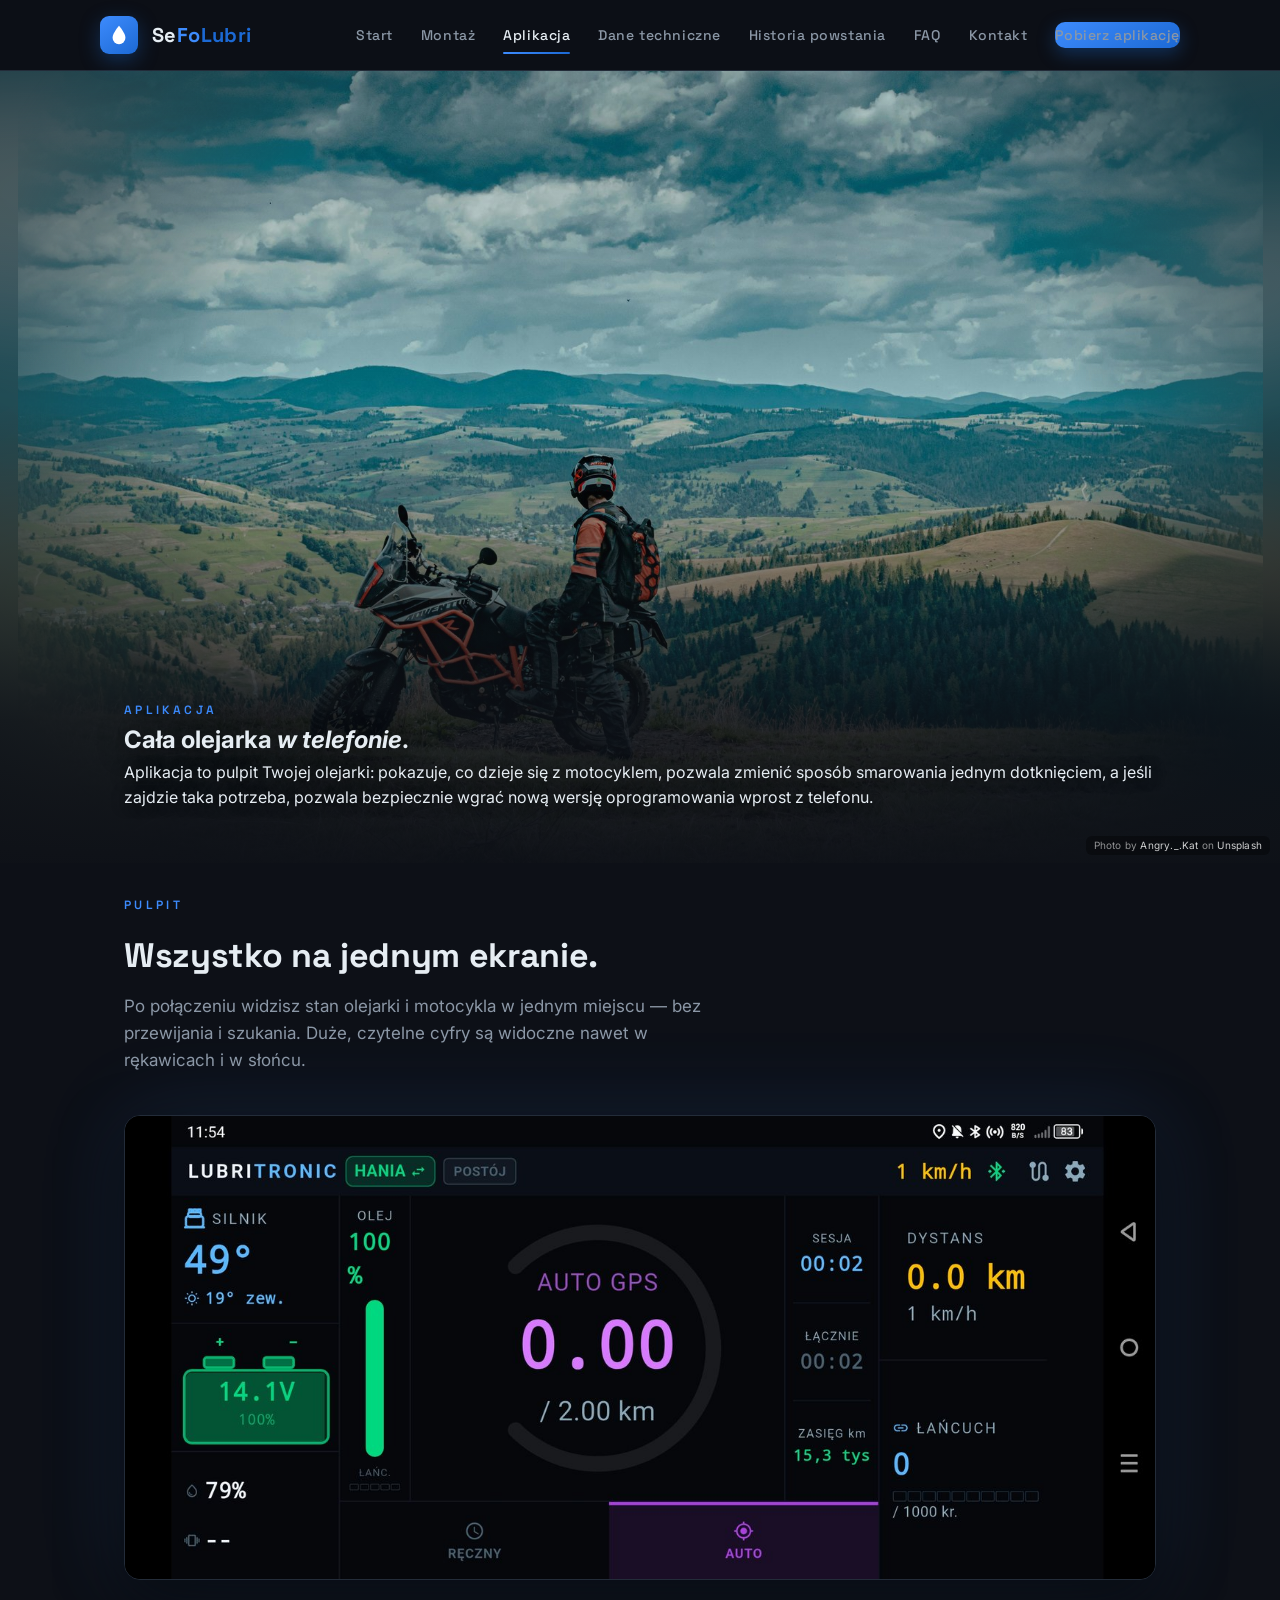
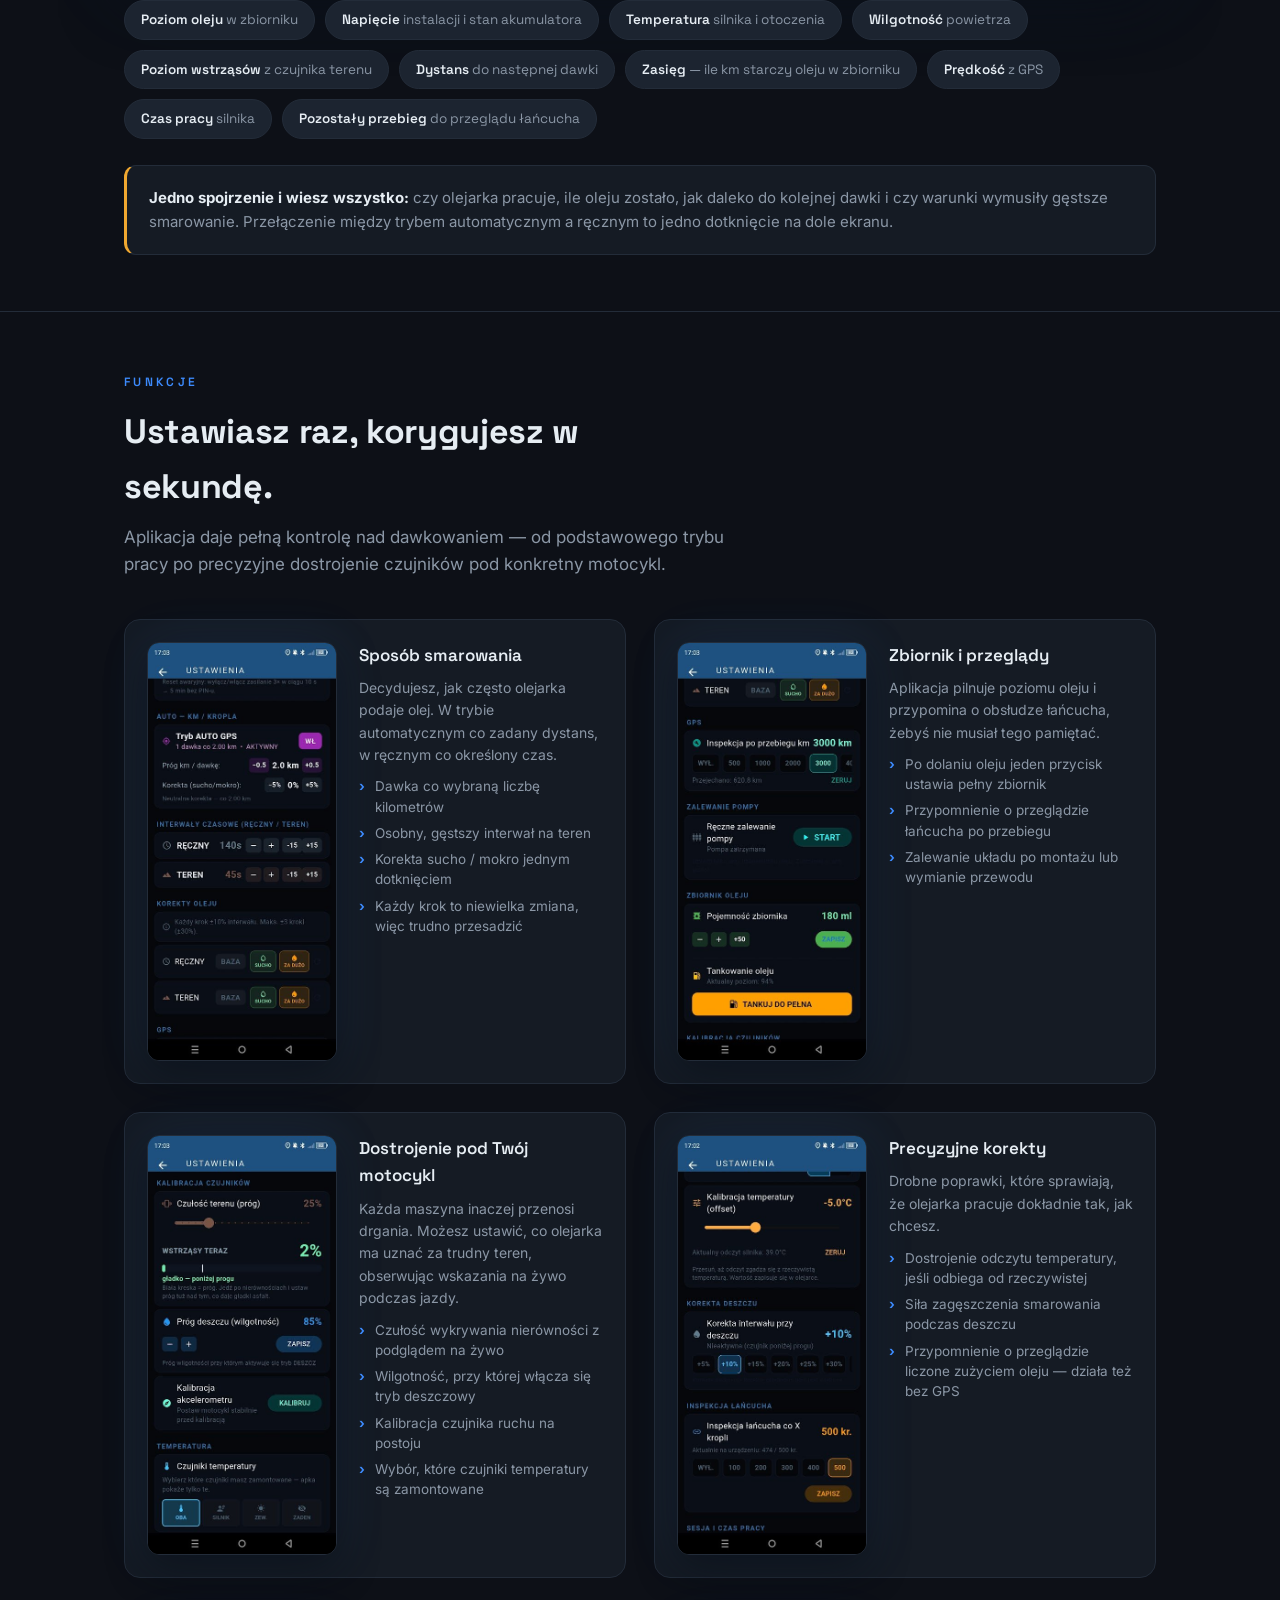
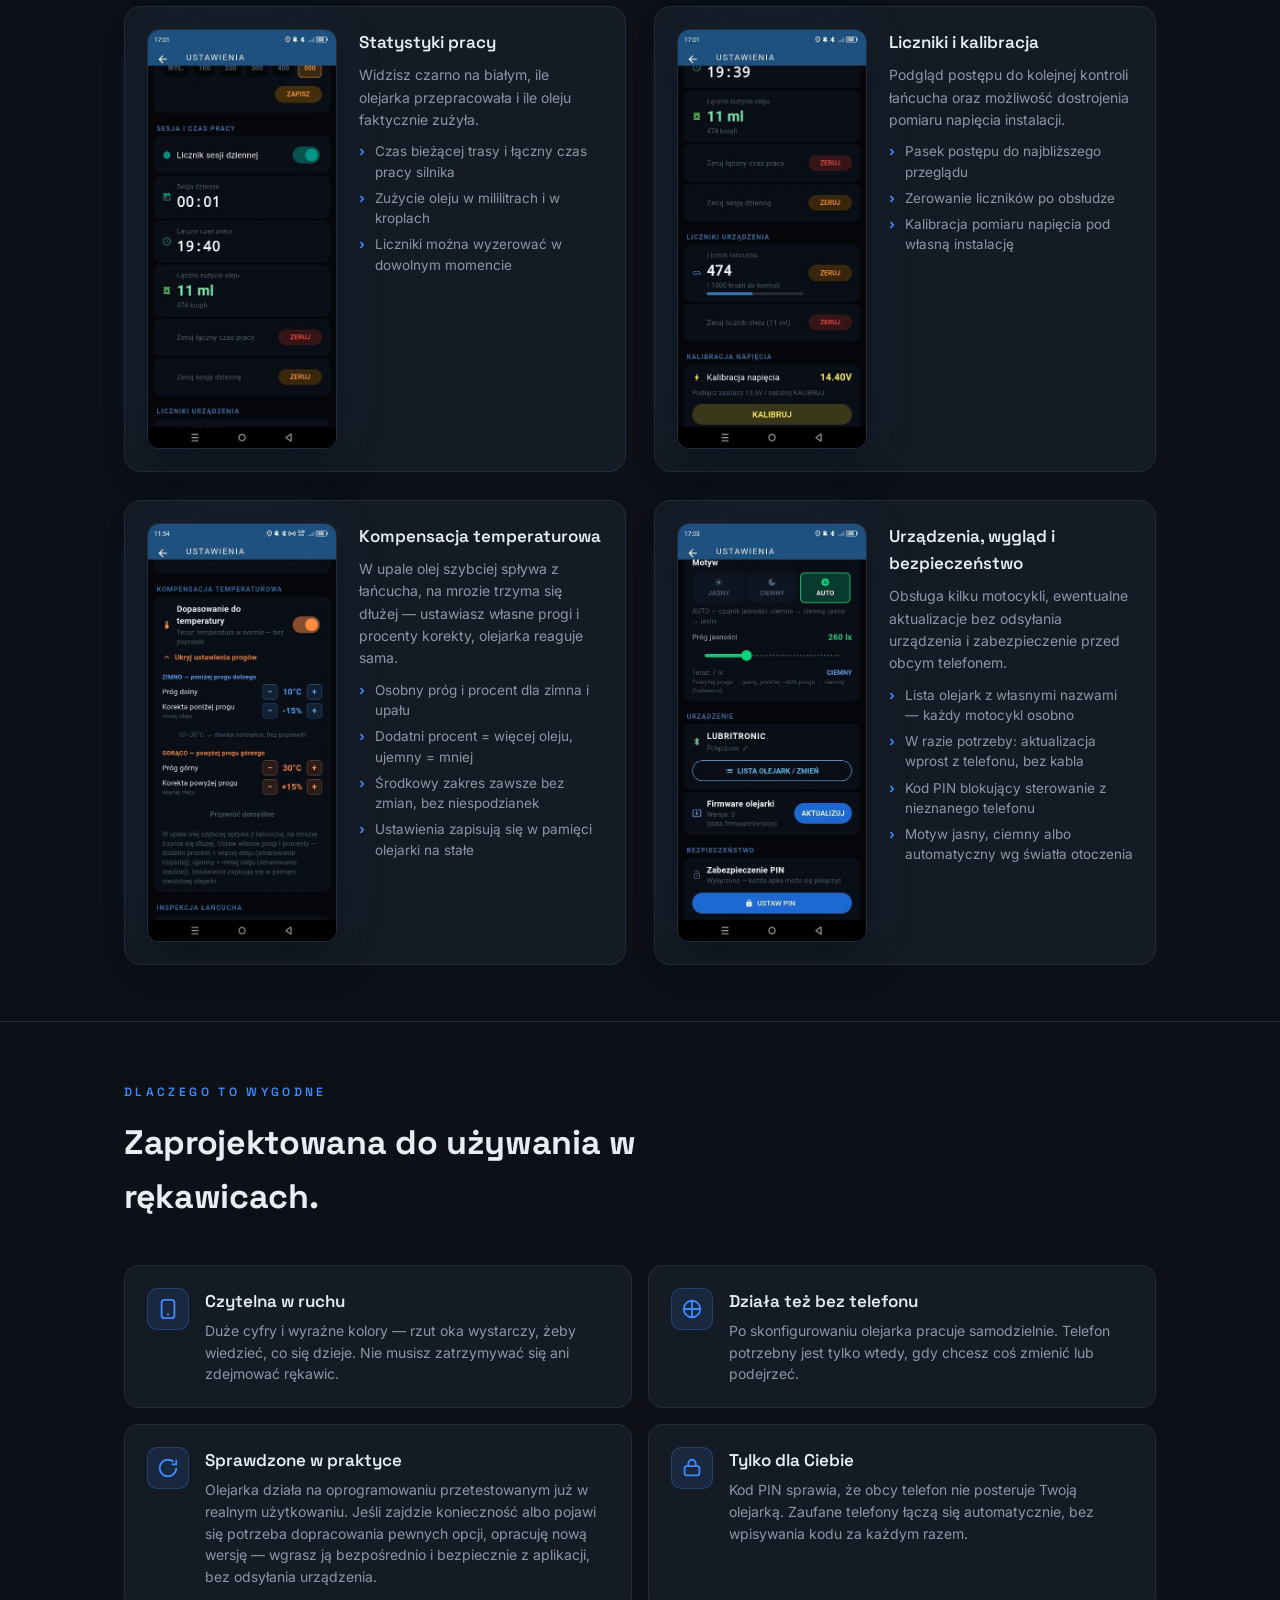
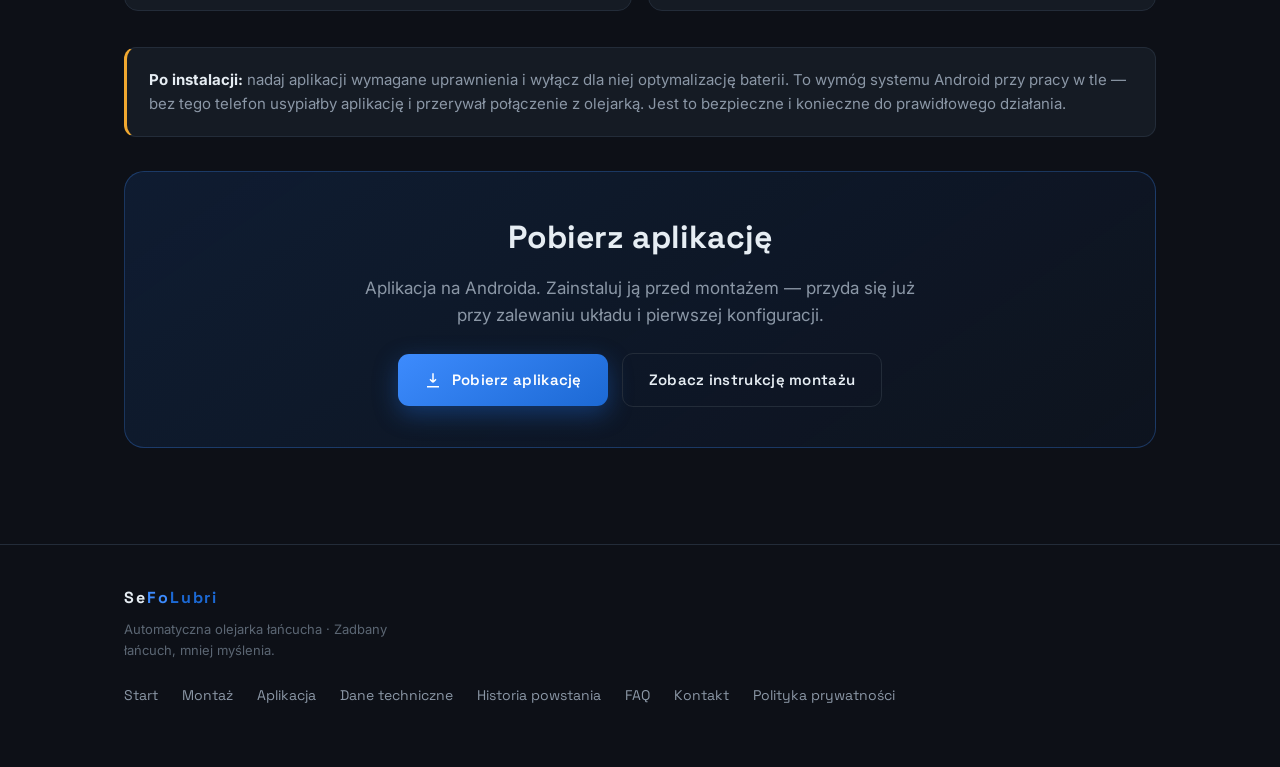
==== aplikacja.html @ e517570e "SeFoLubri strona - pierwsza wersja" ====
<!DOCTYPE html>
<html lang="pl">
<head>
<meta charset="UTF-8">
<meta name="viewport" content="width=device-width, initial-scale=1.0">
<title>Aplikacja — SeFoLubri</title>
<meta name="description" content="Co potrafi aplikacja SeFoLubri — pulpit, tryby smarowania, korekty w trasie i zabezpieczenia.">
<link rel="icon" type="image/svg+xml" href="favicon.svg">
<link rel="preconnect" href="https://fonts.googleapis.com">
<link rel="preconnect" href="https://fonts.gstatic.com" crossorigin>
<link href="https://fonts.googleapis.com/css2?family=Space+Grotesk:wght@400;500;600;700&family=Inter:wght@400;500;600&display=swap" rel="stylesheet">
<link rel="stylesheet" href="style.css">
</head>
<body>

<header>
  <div class="wrap nav">
    <a class="brand" href="index.html">
      <div class="brand-mark">
        <svg viewBox="0 0 24 24" fill="none"><path d="M12 2C12 2 5 10 5 15a7 7 0 0 0 14 0c0-5-7-13-7-13Z" fill="#fff"/></svg>
      </div>
      <div class="brand-name"><span style="color:var(--text)">Se</span><span style="color:var(--blue)">Fo</span><span style="color:var(--blue-deep)">Lubri</span></div>
    </a>
    <button class="nav-toggle" aria-label="Menu" onclick="document.getElementById('navlinks').classList.toggle('show')">
      <svg viewBox="0 0 24 24" fill="none" stroke-width="2"><path d="M4 6h16M4 12h16M4 18h16"/></svg>
    </button>
    <ul class="nav-links" id="navlinks">
      <li><a href="index.html">Start</a></li>
      <li><a href="montaz.html">Montaż</a></li>
      <li><a href="aplikacja.html" class="active">Aplikacja</a></li>
      <li><a href="dane.html">Dane techniczne</a></li>
      <li><a href="historia-powstania.html">Historia powstania</a></li>
      <li><a href="faq.html">FAQ</a></li>
      <li><a href="kontakt.html">Kontakt</a></li>
      <li><a href="https://drive.usercontent.google.com/download?id=1QvqHh__F5-ibLGWXdDCIIiWxTKz9BSBk&export=download&confirm=t" class="nav-cta">Pobierz aplikację</a></li>
    </ul>
  </div>
</header>

<section class="page-hero-vignette ph-apka ph-full">
  <div class="ph-bg-blur"></div>
  <div class="ph-bg"></div>
  <div class="ph-fade"></div>
  <div class="photo-credit">Photo by <a href="https://unsplash.com/@_ks_?utm_source=unsplash&utm_medium=referral" target="_blank" rel="noopener">Angry._.Kat</a> on <a href="https://unsplash.com/photos/man-in-black-jacket-riding-black-motorcycle-on-green-grass-field-during-daytime-or-RxppDRIk?utm_source=unsplash&utm_medium=referral" target="_blank" rel="noopener">Unsplash</a></div>
  <div class="wrap">
    <span class="mono-eyebrow">Aplikacja</span>
    <h1>Cała olejarka <em>w telefonie</em>.</h1>
    <p class="lead">Aplikacja to pulpit Twojej olejarki: pokazuje, co dzieje się z motocyklem, pozwala zmienić sposób smarowania jednym dotknięciem, a jeśli zajdzie taka potrzeba, pozwala bezpiecznie wgrać nową wersję oprogramowania wprost z telefonu.</p>
  </div>
</section>

<!-- PULPIT -->
<section class="section" style="border-top:0; padding-top:28px">
  <div class="wrap">
    <div class="section-head reveal">
      <span class="mono-eyebrow">Pulpit</span>
      <h2>Wszystko na jednym ekranie.</h2>
      <p>Po połączeniu widzisz stan olejarki i motocykla w jednym miejscu — bez przewijania i szukania. Duże, czytelne cyfry są widoczne nawet w rękawicach i w słońcu.</p>
    </div>

    <div class="shot-wide reveal">
      <img src="s-pulpit.jpg" alt="Pulpit aplikacji SeFoLubri — temperatura, napięcie, poziom oleju, tryb pracy">
    </div>

    <div class="pills">
      <span class="pill"><b>Poziom oleju</b> w zbiorniku</span>
      <span class="pill"><b>Napięcie</b> instalacji i stan akumulatora</span>
      <span class="pill"><b>Temperatura</b> silnika i otoczenia</span>
      <span class="pill"><b>Wilgotność</b> powietrza</span>
      <span class="pill"><b>Poziom wstrząsów</b> z czujnika terenu</span>
      <span class="pill"><b>Dystans</b> do następnej dawki</span>
      <span class="pill"><b>Zasięg</b> — ile km starczy oleju w zbiorniku</span>
      <span class="pill"><b>Prędkość</b> z GPS</span>
      <span class="pill"><b>Czas pracy</b> silnika</span>
      <span class="pill"><b>Pozostały przebieg</b> do przeglądu łańcucha</span>
    </div>

    <div class="note" style="margin-top:26px">
      <b>Jedno spojrzenie i wiesz wszystko:</b> czy olejarka pracuje, ile oleju zostało, jak daleko do kolejnej dawki i czy warunki wymusiły gęstsze smarowanie. Przełączenie między trybem automatycznym a ręcznym to jedno dotknięcie na dole ekranu.
    </div>
  </div>
</section>

<!-- FUNKCJE / ZRZUTY -->
<section class="section">
  <div class="wrap">
    <div class="section-head reveal">
      <span class="mono-eyebrow">Funkcje</span>
      <h2>Ustawiasz raz, korygujesz w sekundę.</h2>
      <p>Aplikacja daje pełną kontrolę nad dawkowaniem — od podstawowego trybu pracy po precyzyjne dostrojenie czujników pod konkretny motocykl.</p>
    </div>

    <div class="shots">

      <div class="shot-row reveal">
        <div class="shot-phone"><img src="s2-dawka.jpg" alt="Ustawienia dawkowania i korekt sucho/mokro"></div>
        <div class="shot-txt">
          <h3>Sposób smarowania</h3>
          <p>Decydujesz, jak często olejarka podaje olej. W trybie automatycznym co zadany dystans, w ręcznym co określony czas.</p>
          <ul>
            <li>Dawka co wybraną liczbę kilometrów</li>
            <li>Osobny, gęstszy interwał na teren</li>
            <li>Korekta sucho / mokro jednym dotknięciem</li>
            <li>Każdy krok to niewielka zmiana, więc trudno przesadzić</li>
          </ul>
        </div>
      </div>

      <div class="shot-row reveal">
        <div class="shot-phone"><img src="s3-zbiornik.jpg" alt="Zbiornik oleju, tankowanie i przypomnienie o przeglądzie"></div>
        <div class="shot-txt">
          <h3>Zbiornik i przeglądy</h3>
          <p>Aplikacja pilnuje poziomu oleju i przypomina o obsłudze łańcucha, żebyś nie musiał tego pamiętać.</p>
          <ul>
            <li>Po dolaniu oleju jeden przycisk ustawia pełny zbiornik</li>
            <li>Przypomnienie o przeglądzie łańcucha po przebiegu</li>
            <li>Zalewanie układu po montażu lub wymianie przewodu</li>
          </ul>
        </div>
      </div>

      <div class="shot-row reveal">
        <div class="shot-phone"><img src="s4-czujniki.jpg" alt="Kalibracja czujników — czułość terenu i próg deszczu"></div>
        <div class="shot-txt">
          <h3>Dostrojenie pod Twój motocykl</h3>
          <p>Każda maszyna inaczej przenosi drgania. Możesz ustawić, co olejarka ma uznać za trudny teren, obserwując wskazania na żywo podczas jazdy.</p>
          <ul>
            <li>Czułość wykrywania nierówności z podglądem na żywo</li>
            <li>Wilgotność, przy której włącza się tryb deszczowy</li>
            <li>Kalibracja czujnika ruchu na postoju</li>
            <li>Wybór, które czujniki temperatury są zamontowane</li>
          </ul>
        </div>
      </div>

      <div class="shot-row reveal">
        <div class="shot-phone"><img src="s5-korekty.jpg" alt="Korekta temperatury, deszczu i przypomnienie po kroplach"></div>
        <div class="shot-txt">
          <h3>Precyzyjne korekty</h3>
          <p>Drobne poprawki, które sprawiają, że olejarka pracuje dokładnie tak, jak chcesz.</p>
          <ul>
            <li>Dostrojenie odczytu temperatury, jeśli odbiega od rzeczywistej</li>
            <li>Siła zagęszczenia smarowania podczas deszczu</li>
            <li>Przypomnienie o przeglądzie liczone zużyciem oleju — działa też bez GPS</li>
          </ul>
        </div>
      </div>

      <div class="shot-row reveal">
        <div class="shot-phone"><img src="s6-statystyki.jpg" alt="Statystyki — czas pracy i zużycie oleju"></div>
        <div class="shot-txt">
          <h3>Statystyki pracy</h3>
          <p>Widzisz czarno na białym, ile olejarka przepracowała i ile oleju faktycznie zużyła.</p>
          <ul>
            <li>Czas bieżącej trasy i łączny czas pracy silnika</li>
            <li>Zużycie oleju w mililitrach i w kroplach</li>
            <li>Liczniki można wyzerować w dowolnym momencie</li>
          </ul>
        </div>
      </div>

      <div class="shot-row reveal">
        <div class="shot-phone"><img src="s7-liczniki.jpg" alt="Liczniki urządzenia i kalibracja napięcia"></div>
        <div class="shot-txt">
          <h3>Liczniki i kalibracja</h3>
          <p>Podgląd postępu do kolejnej kontroli łańcucha oraz możliwość dostrojenia pomiaru napięcia instalacji.</p>
          <ul>
            <li>Pasek postępu do najbliższego przeglądu</li>
            <li>Zerowanie liczników po obsłudze</li>
            <li>Kalibracja pomiaru napięcia pod własną instalację</li>
          </ul>
        </div>
      </div>

      <div class="shot-row reveal">
        <div class="shot-phone"><img src="s8-kompensacja.jpg" alt="Kompensacja temperaturowa — własne progi i procenty korekty dawki"></div>
        <div class="shot-txt">
          <h3>Kompensacja temperaturowa</h3>
          <p>W upale olej szybciej spływa z łańcucha, na mrozie trzyma się dłużej — ustawiasz własne progi i procenty korekty, olejarka reaguje sama.</p>
          <ul>
            <li>Osobny próg i procent dla zimna i upału</li>
            <li>Dodatni procent = więcej oleju, ujemny = mniej</li>
            <li>Środkowy zakres zawsze bez zmian, bez niespodzianek</li>
            <li>Ustawienia zapisują się w pamięci olejarki na stałe</li>
          </ul>
        </div>
      </div>

      <div class="shot-row reveal">
        <div class="shot-phone"><img src="s1-motyw.jpg" alt="Motyw aplikacji, lista olejark, aktualizacja firmware i PIN"></div>
        <div class="shot-txt">
          <h3>Urządzenia, wygląd i bezpieczeństwo</h3>
          <p>Obsługa kilku motocykli, ewentualne aktualizacje bez odsyłania urządzenia i zabezpieczenie przed obcym telefonem.</p>
          <ul>
            <li>Lista olejark z własnymi nazwami — każdy motocykl osobno</li>
            <li>W razie potrzeby: aktualizacja wprost z telefonu, bez kabla</li>
            <li>Kod PIN blokujący sterowanie z nieznanego telefonu</li>
            <li>Motyw jasny, ciemny albo automatyczny wg światła otoczenia</li>
          </ul>
        </div>
      </div>

    </div>
  </div>
</section>

<!-- ZALETY -->
<section class="section">
  <div class="wrap">
    <div class="section-head reveal">
      <span class="mono-eyebrow">Dlaczego to wygodne</span>
      <h2>Zaprojektowana do używania w rękawicach.</h2>
    </div>
    <div class="benefits">
      <div class="benefit reveal">
        <div class="b-ico"><svg viewBox="0 0 24 24" fill="none" stroke-width="2"><rect x="5" y="2" width="14" height="20" rx="3"/><path d="M11 18h2"/></svg></div>
        <div><h3>Czytelna w ruchu</h3><p>Duże cyfry i wyraźne kolory — rzut oka wystarczy, żeby wiedzieć, co się dzieje. Nie musisz zatrzymywać się ani zdejmować rękawic.</p></div>
      </div>
      <div class="benefit reveal">
        <div class="b-ico"><svg viewBox="0 0 24 24" fill="none" stroke-width="2"><path d="M12 3v18M3 12h18"/><circle cx="12" cy="12" r="9"/></svg></div>
        <div><h3>Działa też bez telefonu</h3><p>Po skonfigurowaniu olejarka pracuje samodzielnie. Telefon potrzebny jest tylko wtedy, gdy chcesz coś zmienić lub podejrzeć.</p></div>
      </div>
      <div class="benefit reveal">
        <div class="b-ico"><svg viewBox="0 0 24 24" fill="none" stroke-width="2"><path d="M21 12a9 9 0 1 1-3-6.7"/><path d="M21 3v5h-5"/></svg></div>
        <div><h3>Sprawdzone w praktyce</h3><p>Olejarka działa na oprogramowaniu przetestowanym już w realnym użytkowaniu. Jeśli zajdzie konieczność albo pojawi się potrzeba dopracowania pewnych opcji, opracuję nową wersję — wgrasz ją bezpośrednio i bezpiecznie z aplikacji, bez odsyłania urządzenia.</p></div>
      </div>
      <div class="benefit reveal">
        <div class="b-ico"><svg viewBox="0 0 24 24" fill="none" stroke-width="2"><rect x="4" y="10" width="16" height="10" rx="2"/><path d="M8 10V7a4 4 0 0 1 8 0v3"/></svg></div>
        <div><h3>Tylko dla Ciebie</h3><p>Kod PIN sprawia, że obcy telefon nie posteruje Twoją olejarką. Zaufane telefony łączą się automatycznie, bez wpisywania kodu za każdym razem.</p></div>
      </div>
    </div>

    <div class="note" style="border-left-color:var(--amber)">
      <b>Po instalacji:</b> nadaj aplikacji wymagane uprawnienia i wyłącz dla niej optymalizację baterii. To wymóg systemu Android przy pracy w tle — bez tego telefon usypiałby aplikację i przerywał połączenie z olejarką. Jest to bezpieczne i konieczne do prawidłowego działania.
    </div>

    <div class="buy-band reveal" style="margin-top:34px">
      <h2>Pobierz aplikację</h2>
      <p>Aplikacja na Androida. Zainstaluj ją przed montażem — przyda się już przy zalewaniu układu i pierwszej konfiguracji.</p>
      <div class="cta-row">
        <a class="btn btn-primary" href="https://drive.usercontent.google.com/download?id=1QvqHh__F5-ibLGWXdDCIIiWxTKz9BSBk&export=download&confirm=t">
          <svg viewBox="0 0 24 24" width="18" height="18" fill="none" stroke="#fff" stroke-width="2"><path d="M12 3v12m0 0 4-4m-4 4-4-4M4 21h16"/></svg>
          Pobierz aplikację
        </a>
        <a class="btn btn-ghost" href="montaz.html">Zobacz instrukcję montażu</a>
      </div>
    </div>
  </div>
</section>

<footer>
  <div class="wrap">
    <div class="foot-row">
      <div class="foot-col">
        <div class="foot-brand"><span style="color:var(--text)">Se</span><span style="color:var(--blue)">Fo</span><span style="color:var(--blue-deep)">Lubri</span></div>
        <p>Automatyczna olejarka łańcucha · Zadbany łańcuch, mniej myślenia.</p>
      </div>
      <nav class="foot-nav">
        <a href="index.html">Start</a>
        <a href="montaz.html">Montaż</a>
        <a href="aplikacja.html">Aplikacja</a>
        <a href="dane.html">Dane techniczne</a>
        <a href="historia-powstania.html">Historia powstania</a>
        <a href="faq.html">FAQ</a>
        <a href="kontakt.html">Kontakt</a>
        <a href="polityka-prywatnosci.html">Polityka prywatności</a>
      </nav>
    </div>
  </div>
</footer>

<script>
  const io = new IntersectionObserver((entries)=>{
    entries.forEach(e=>{ if(e.isIntersecting){ e.target.classList.add('in'); io.unobserve(e.target); }});
  },{threshold:.12});
  document.querySelectorAll('.reveal').forEach(el=>io.observe(el));
</script>

</body>
</html>
---- style.css ----
/* =========================================================
   SeFoLubri — wspólny arkusz stylów
   Space Grotesk (display) + Inter (body), ciemny motyw
   ========================================================= */
:root{
  --bg:#0d1017; --surface:#151b24; --surface2:#1c2430;
  --line:#232c39; --blue:#3d8bfd; --blue-deep:#1c69d4;
  --amber:#f0a830; --green:#00d880;
  --text:#e6edf3; --muted:#8b97a6; --dim:#5b6673;
}
*{margin:0;padding:0;box-sizing:border-box}
html{scroll-behavior:smooth}
body{
  background:var(--bg); color:var(--text);
  font-family:'Inter',system-ui,sans-serif; line-height:1.6;
  -webkit-font-smoothing:antialiased;
  background-image:radial-gradient(1200px 600px at 70% -10%, rgba(29,105,212,.14), transparent 60%);
}
.wrap{max-width:1080px;margin:0 auto;padding:0 24px}
.mono-eyebrow{
  font-family:'Space Grotesk',sans-serif; font-size:12px; letter-spacing:.28em;
  text-transform:uppercase; color:var(--blue); font-weight:600;
}
a{color:inherit}

/* ---------- HEADER / NAV ---------- */
header{position:sticky; top:0; z-index:50;
  background:rgba(13,16,23,.82); backdrop-filter:blur(12px);
  border-bottom:1px solid var(--line)}
.nav{display:flex; align-items:center; justify-content:space-between; padding:16px 0; gap:20px}
.brand{display:flex; align-items:center; gap:14px; text-decoration:none}
.brand-mark{
  width:38px;height:38px;border-radius:9px;
  background:linear-gradient(145deg,var(--blue),var(--blue-deep));
  display:grid;place-items:center; box-shadow:0 6px 20px rgba(29,105,212,.35); flex:none;
}
.brand-mark svg{width:22px;height:22px}
.brand-name{font-family:'Space Grotesk',sans-serif; font-weight:700; font-size:20px; letter-spacing:.02em}
.brand-expand{font-family:'Space Grotesk',sans-serif; font-weight:600; font-size:15px;
  letter-spacing:.04em; color:var(--muted); margin:6px 0 10px}
.nav-links{display:flex; align-items:center; gap:28px; list-style:none}
.nav-links a{
  font-family:'Space Grotesk',sans-serif; font-size:14px; font-weight:500;
  letter-spacing:.04em; text-decoration:none; color:var(--muted);
  transition:color .15s ease; padding:4px 0; position:relative;
}
.nav-links a:hover{color:var(--text)}
.nav-links a.active{color:var(--text)}
.nav-links a.active::after{
  content:""; position:absolute; left:0; right:0; bottom:-6px; height:2px;
  background:linear-gradient(90deg,var(--blue),var(--blue-deep)); border-radius:2px;
}
.nav-cta{
  font-family:'Space Grotesk',sans-serif; font-weight:600; font-size:14px;
  padding:10px 18px; border-radius:10px; text-decoration:none; white-space:nowrap;
  background:linear-gradient(145deg,var(--blue),var(--blue-deep)); color:#fff;
  box-shadow:0 6px 18px rgba(29,105,212,.35); transition:transform .15s ease, box-shadow .15s ease;
}
.nav-cta:hover{transform:translateY(-2px); box-shadow:0 10px 24px rgba(29,105,212,.45)}
.nav-toggle{display:none; background:none; border:1px solid var(--line); border-radius:9px;
  width:42px;height:42px; cursor:pointer; place-items:center}
.nav-toggle svg{width:22px;height:22px;stroke:var(--text)}

/* ---------- BUTTONS ---------- */
.btn{
  font-family:'Space Grotesk',sans-serif; font-weight:600; font-size:15px;
  padding:14px 26px; border-radius:11px; border:0; cursor:pointer;
  text-decoration:none; display:inline-flex; align-items:center; gap:10px; letter-spacing:.02em;
  transition:transform .15s ease, box-shadow .15s ease;
}
.btn-primary{background:linear-gradient(145deg,var(--blue),var(--blue-deep)); color:#fff; box-shadow:0 8px 24px rgba(29,105,212,.4)}
.btn-primary:hover{transform:translateY(-2px); box-shadow:0 12px 30px rgba(29,105,212,.5)}
.btn-ghost{background:transparent; color:var(--text); border:1px solid var(--line)}
.btn-ghost:hover{border-color:var(--blue); color:var(--blue)}

/* ---------- PAGE HERO (podstrony) ---------- */
.page-hero{padding:64px 0 8px}
.page-hero h1{
  font-family:'Space Grotesk',sans-serif; font-weight:700;
  font-size:clamp(32px,5vw,52px); line-height:1.05; letter-spacing:-.02em; margin:16px 0 16px;
}
.page-hero h1 em{font-style:normal; color:var(--blue)}
.page-hero p.lead{font-size:18px; color:var(--muted); max-width:60ch}

/* ---------- SECTIONS ---------- */
.section{padding:56px 0; border-top:1px solid var(--line)}
.section:first-of-type{border-top:0}
.section-head{margin-bottom:40px; max-width:60ch}
.section-head h2{font-family:'Space Grotesk',sans-serif; font-size:clamp(24px,4vw,34px); font-weight:700; letter-spacing:-.01em; margin:12px 0 10px}
.section-head p{color:var(--muted); font-size:17px}

/* ---------- HERO Z WINIETĄ (zdjęcie w tle, rozmyte krawędzie) ---------- */
.hero-vignette{position:relative; overflow:hidden}
.hero-vignette .hero-bg{
  position:absolute; inset:-4%;
  background-image:url('moto-hero.jpg');
  background-size:cover; background-position:center 40%;
  -webkit-mask-image:radial-gradient(ellipse 75% 80% at 55% 45%, #000 32%, transparent 78%);
  mask-image:radial-gradient(ellipse 75% 80% at 55% 45%, #000 32%, transparent 78%);
  opacity:.60; z-index:0; pointer-events:none;
}
.hero-vignette .hero-fade{
  position:absolute; inset:0; z-index:1; pointer-events:none;
  background:linear-gradient(180deg, rgba(13,16,23,.30) 0%, rgba(13,16,23,.05) 38%, rgba(13,16,23,.9) 100%);
}
.hero-vignette .hero>*{position:relative; z-index:2}
.hero-vignette .hero h1{text-shadow:0 2px 30px rgba(0,0,0,.55)}
.hero-vignette .hero p.lead{color:#c7d0da; text-shadow:0 1px 12px rgba(0,0,0,.6)}

/* ---------- HERO (strona główna) ---------- */
.hero{padding:64px 0 48px; display:grid; grid-template-columns:1.15fr .85fr; gap:56px; align-items:center}
.hero h1{
  font-family:'Space Grotesk',sans-serif; font-weight:700;
  font-size:clamp(38px,6vw,66px); line-height:1.02; letter-spacing:-.02em; margin:18px 0 20px;
}
.hero h1 em{font-style:normal; color:var(--blue)}
.hero p.lead{font-size:19px; color:var(--muted); max-width:44ch; margin-bottom:32px}
.cta-row{display:flex; gap:14px; flex-wrap:wrap; align-items:center}

/* ---------- QR w rogu (bez panelu) ---------- */
.qr-corner{display:flex; flex-direction:column; align-items:flex-end; justify-content:flex-start}
.qr-bare{background:#fff; border-radius:14px; padding:12px; box-shadow:0 16px 40px rgba(0,0,0,.5); line-height:0}
.qr-bare img{width:200px; height:200px; display:block}
.qr-caption{margin-top:12px; font-family:'Space Grotesk',sans-serif; font-size:13px;
  letter-spacing:.04em; color:var(--muted); text-shadow:0 1px 10px rgba(0,0,0,.6)}

/* ---------- QR CARD (stary panel — pozostaje na wypadek innych stron) ---------- */
.qr-panel{
  background:rgba(21,27,36,.72); backdrop-filter:blur(10px);
  border:1px solid rgba(255,255,255,.12); border-radius:20px;
  padding:28px; text-align:center; position:relative; overflow:hidden;
  box-shadow:0 20px 50px rgba(0,0,0,.4);
}
.qr-panel::before{
  content:""; position:absolute; inset:0;
  background:linear-gradient(180deg, rgba(61,139,253,.08), transparent 40%);
  pointer-events:none;
}
.qr-label{font-family:'Space Grotesk',sans-serif; font-size:12px; letter-spacing:.2em; text-transform:uppercase; color:var(--muted); margin-bottom:18px}
.qr-frame{background:#fff; border-radius:16px; padding:16px; display:inline-block; box-shadow:0 10px 30px rgba(0,0,0,.4)}
.qr-frame img{width:190px;height:190px;display:block}
.qr-sub{margin-top:18px; font-size:13px; color:var(--dim)}

/* ---------- FEATURE CARDS ---------- */
.grid{display:grid; grid-template-columns:repeat(2,1fr); gap:18px}
.card{
  background:var(--surface); border:1px solid var(--line); border-radius:16px; padding:26px;
  transition:border-color .2s ease, transform .2s ease;
}
.card:hover{border-color:var(--blue-deep); transform:translateY(-3px)}
.card-ico{width:44px;height:44px;border-radius:11px; background:var(--surface2); display:grid;place-items:center; margin-bottom:16px; border:1px solid var(--line)}
.card-ico svg{width:23px;height:23px; stroke:var(--blue)}
.card h3{font-family:'Space Grotesk',sans-serif; font-size:19px; font-weight:600; margin-bottom:8px}
.card p{color:var(--muted); font-size:15px}

/* ---------- STEPS ---------- */
.steps{counter-reset:s; display:grid; grid-template-columns:repeat(3,1fr); gap:20px}
.step{position:relative; padding-top:14px}
.step::before{
  counter-increment:s; content:"0" counter(s);
  font-family:'Space Grotesk',sans-serif; font-size:14px; font-weight:700; color:var(--blue);
  letter-spacing:.1em; display:block; margin-bottom:12px;
}
.step h3{font-family:'Space Grotesk',sans-serif; font-size:18px; font-weight:600; margin-bottom:8px}
.step p{color:var(--muted); font-size:15px}
.step-line{height:1px; background:linear-gradient(90deg,var(--blue-deep),transparent); margin-bottom:6px}

/* ---------- NOTE ---------- */
.note{background:var(--surface); border:1px solid var(--line); border-left:3px solid var(--amber); border-radius:12px; padding:20px 22px; color:var(--muted); font-size:15px; margin-top:36px}
.note b{color:var(--text)}

/* ---------- MONTAŻ — kroki ze zdjęciami ---------- */
.install-step{
  display:grid; grid-template-columns:1fr 1fr; gap:32px; align-items:center;
  padding:40px 0; border-top:1px solid var(--line);
}
.install-step:first-of-type{border-top:0}
.install-step.reverse .install-media{order:-1}
.install-num{
  font-family:'Space Grotesk',sans-serif; font-size:13px; font-weight:700;
  letter-spacing:.16em; color:var(--blue); text-transform:uppercase; margin-bottom:12px;
}
.install-body h3{font-family:'Space Grotesk',sans-serif; font-size:22px; font-weight:600; margin-bottom:10px}
.install-body p{color:var(--muted); font-size:16px; margin-bottom:10px}
.install-body ul{color:var(--muted); font-size:15px; margin:12px 0 0 0; padding-left:20px}
.install-body li{margin-bottom:6px}
.photo-slot{
  border-radius:16px; border:1px solid var(--line);
  background:#0a0d12; overflow:hidden; position:relative;
  display:flex; align-items:center; justify-content:center;
}
/* zdjęcia instrukcji pokazujemy w całości (bez przycinania) */
.photo-slot img{
  width:100%; height:auto; max-height:560px;
  object-fit:contain; display:block;
}
/* placeholder (gdyby jakieś zdjęcie nie doszło) */
.photo-slot:empty{aspect-ratio:4/3; border-style:dashed}

/* ---------- FAQ (accordion) ---------- */
.faq-list{max-width:820px}
.faq-item{border:1px solid var(--line); border-radius:14px; background:var(--surface); margin-bottom:12px; overflow:hidden}
.faq-q{
  width:100%; text-align:left; background:none; border:0; cursor:pointer;
  padding:20px 22px; display:flex; align-items:center; justify-content:space-between; gap:16px;
  font-family:'Space Grotesk',sans-serif; font-size:17px; font-weight:600; color:var(--text);
}
.faq-q:hover{color:var(--blue)}
.faq-q .chev{flex:none; width:20px;height:20px; stroke:var(--blue); transition:transform .2s ease}
.faq-item.open .faq-q .chev{transform:rotate(180deg)}
.faq-a{max-height:0; overflow:hidden; transition:max-height .28s ease}
.faq-a-inner{padding:0 22px 20px; color:var(--muted); font-size:15px}
.faq-a-inner a{color:var(--blue)}

/* ---------- DANE TECHNICZNE (tabela) ---------- */
.spec-table{width:100%; border-collapse:collapse; background:var(--surface); border:1px solid var(--line); border-radius:14px; overflow:hidden}
.spec-table tr{border-bottom:1px solid var(--line)}
.spec-table tr:last-child{border-bottom:0}
.spec-table th{
  text-align:left; padding:16px 22px; width:42%; vertical-align:top;
  font-family:'Space Grotesk',sans-serif; font-weight:600; font-size:15px; color:var(--text);
  background:var(--surface2);
}
.spec-table td{padding:16px 22px; color:var(--muted); font-size:15px}
.spec-groups{display:grid; gap:28px}
.spec-group h3{font-family:'Space Grotesk',sans-serif; font-size:15px; letter-spacing:.14em; text-transform:uppercase; color:var(--blue); margin-bottom:14px; font-weight:600}

/* ---------- KONTAKT / FORMULARZ ---------- */
.contact-grid{display:grid; grid-template-columns:1fr 1fr; gap:40px; align-items:start}
.contact-card{background:var(--surface); border:1px solid var(--line); border-radius:16px; padding:26px}
.contact-card h3{font-family:'Space Grotesk',sans-serif; font-size:18px; margin-bottom:16px}
.contact-line{display:flex; align-items:center; gap:12px; margin-bottom:14px; color:var(--muted); font-size:15px}
.contact-line svg{width:20px;height:20px;stroke:var(--blue);flex:none}
.contact-line a{color:var(--text); text-decoration:none}
.contact-line a:hover{color:var(--blue)}
.field{margin-bottom:16px}
.field label{display:block; font-family:'Space Grotesk',sans-serif; font-size:13px; letter-spacing:.06em; color:var(--muted); margin-bottom:7px}
.field input, .field textarea{
  width:100%; background:var(--bg); border:1px solid var(--line); border-radius:10px;
  padding:12px 14px; color:var(--text); font-family:'Inter',sans-serif; font-size:15px;
  transition:border-color .15s ease;
}
.field input:focus, .field textarea:focus{outline:none; border-color:var(--blue)}
.field textarea{resize:vertical; min-height:120px}
.form-note{font-size:13px; color:var(--dim); margin-top:10px}

/* ---------- FOOTER ---------- */
footer{border-top:1px solid var(--line); padding:40px 0 60px; margin-top:40px}
.foot-row{display:flex; justify-content:space-between; align-items:flex-start; flex-wrap:wrap; gap:24px}
.foot-brand{font-family:'Space Grotesk',sans-serif; font-weight:700; letter-spacing:.12em; font-size:16px; margin-bottom:8px}
.foot-col p{color:var(--dim); font-size:13px; max-width:36ch}
.foot-nav{display:flex; gap:24px; flex-wrap:wrap}
.foot-nav a{color:var(--muted); text-decoration:none; font-size:14px; font-family:'Space Grotesk',sans-serif}
.foot-nav a:hover{color:var(--text)}

/* ---------- RESPONSYWNOŚĆ ---------- */
@media(max-width:820px){
  .hero{grid-template-columns:1fr; gap:40px; padding:48px 0}
  .grid{grid-template-columns:1fr}
  .steps{grid-template-columns:1fr; gap:28px}
  .install-step{grid-template-columns:1fr; gap:20px; padding:32px 0}
  .install-step.reverse .install-media{order:0}
  .contact-grid{grid-template-columns:1fr; gap:28px}
  .nav-links{
    position:fixed; inset:66px 0 auto 0; flex-direction:column; align-items:stretch; gap:0;
    background:rgba(13,16,23,.98); border-bottom:1px solid var(--line);
    padding:8px 24px 20px; display:none;
  }
  .nav-links.show{display:flex}
  .nav-links a{padding:14px 0; border-bottom:1px solid var(--line)}
  .nav-links a.active::after{display:none}
  .nav-links .nav-cta{margin-top:14px; text-align:center}
  .nav-toggle{display:grid}
}
@media(prefers-reduced-motion:reduce){*{transition:none!important}}

/* ============================================================
   ROZBUDOWA — winiety nagłówków, przerywniki, korzyści, opinie
   ============================================================ */

/* ---------- HERO GŁÓWNA z winietą (foto w tle) ---------- */
.hero-vignette{position:relative; overflow:hidden}
.hero-vignette .hero-bg{
  position:absolute; inset:-4%;
  background-image:url('hero-main.jpg');
  background-size:cover; background-position:32% 52%;
  -webkit-mask-image:radial-gradient(ellipse 92% 90% at 45% 48%, #000 44%, transparent 86%);
  mask-image:radial-gradient(ellipse 92% 90% at 45% 48%, #000 44%, transparent 86%);
  opacity:.68; z-index:0; pointer-events:none;
}
.hero-vignette .hero-fade{
  position:absolute; inset:0; z-index:1; pointer-events:none;
  background:linear-gradient(180deg, rgba(13,16,23,.35) 0%, rgba(13,16,23,.06) 40%, rgba(13,16,23,.92) 100%);
}
.hero-vignette .hero>*{position:relative; z-index:2}
.hero-vignette .hero h1{text-shadow:0 2px 30px rgba(0,0,0,.55)}
.hero-vignette .hero p.lead{color:#c7d0da; text-shadow:0 1px 12px rgba(0,0,0,.6)}

/* ---------- PODPIS ZDJĘCIA (Unsplash, mały druk w rogu) ---------- */
.photo-credit{
  position:absolute; right:10px; bottom:8px; z-index:5;
  font-size:10px; letter-spacing:.02em; color:rgba(255,255,255,.55);
  background:rgba(0,0,0,.32); padding:3px 8px; border-radius:6px;
  backdrop-filter:blur(4px); font-family:'Inter',sans-serif; line-height:1.3;
}
.photo-credit a{color:rgba(255,255,255,.8); text-decoration:none}
.photo-credit a:hover{color:#fff; text-decoration:underline}

/* ---------- NAGŁÓWEK PODSTRONY z winietą ---------- */
.page-hero-vignette{position:relative; overflow:hidden; padding:110px 0 60px; min-height:440px; display:flex; align-items:flex-end}
.page-hero-vignette .ph-bg{
  position:absolute; inset:-4%;
  background-size:cover;
  -webkit-mask-image:radial-gradient(ellipse 95% 92% at 55% 45%, #000 45%, transparent 85%);
  mask-image:radial-gradient(ellipse 95% 92% at 55% 45%, #000 45%, transparent 85%);
  opacity:.72; z-index:0; pointer-events:none;
}
.page-hero-vignette .ph-fade{
  position:absolute; inset:0; z-index:1; pointer-events:none;
  background:linear-gradient(180deg, rgba(13,16,23,.55) 0%, rgba(13,16,23,.12) 35%, rgba(13,16,23,.75) 78%, rgba(13,16,23,.96) 100%);
}
.page-hero-vignette>.wrap{position:relative; z-index:2}
.page-hero-vignette h1{text-shadow:0 2px 26px rgba(0,0,0,.6)}
.page-hero-vignette p.lead{text-shadow:0 1px 14px rgba(0,0,0,.7)}
/* kadrowanie na motocykl, nie na niebo (zdjęcia pionowe) */
.ph-montaz .ph-bg{background-image:url('hdr-montaz.jpg'); background-position:center 62%}

/* ===== Nagłówki z CAŁYM zdjęciem + rozlaniem na boki (FAQ, Kontakt) ===== */
.ph-full{min-height:88vh; align-items:flex-end; padding-bottom:52px}
/* warstwa 1 — rozmyta, powiększona kopia wypełnia całą szerokość (rozlanie) */
.ph-full .ph-bg-blur{
  position:absolute; inset:-10%; z-index:0; pointer-events:none;
  background-size:cover; background-position:center;
  filter:blur(48px) saturate(1.15); opacity:.55; transform:scale(1.12);
}
/* warstwa 2 — ostre, całe zdjęcie w środku, z rozmytymi krawędziami wtapiającymi się w tło */
.ph-full .ph-bg{
  position:absolute; inset:0; z-index:1; pointer-events:none; opacity:1;
  background-size:contain; background-repeat:no-repeat; background-position:center top;
  -webkit-mask-image:radial-gradient(ellipse 62% 88% at 50% 44%, #000 55%, transparent 90%);
  mask-image:radial-gradient(ellipse 62% 88% at 50% 44%, #000 55%, transparent 90%);
}
.ph-full .ph-fade{
  z-index:2;
  background:linear-gradient(180deg, rgba(13,16,23,.2) 0%, rgba(13,16,23,0) 42%, rgba(13,16,23,.82) 82%, rgba(13,16,23,.97) 100%);
}
.ph-full>.wrap{z-index:3}

.ph-faq .ph-bg, .ph-faq .ph-bg-blur{background-image:url('hdr-faq.jpg')}
.ph-faq .ph-bg{background-position:center top}
.ph-kontakt-full .ph-bg, .ph-kontakt-full .ph-bg-blur{background-image:url('hdr-kontakt.jpg')}
.ph-kontakt-full .ph-bg{background-position:center center}
.ph-historia .ph-bg, .ph-historia .ph-bg-blur{background-image:url('hdr-historia.jpg')}
.ph-historia .ph-bg{background-position:center center}

/* ===== zdjęcie w treści artykułu (np. historia powstania) ===== */
.story-photo{margin:32px 0; border-radius:16px; overflow:hidden; border:1px solid var(--line); background:#000}
.story-photo img{width:100%; height:auto; display:block}
.story-photo figcaption{padding:14px 18px; color:var(--muted); font-size:13.5px; background:var(--surface)}

/* ---------- PRZERYWNIK (foto na całą szerokość, winieta) ---------- */
.break-band{position:relative; height:340px; overflow:hidden; margin:8px 0}
.break-band .bb-bg{
  position:absolute; inset:-4%;
  background-image:url('break-road.jpg');
  background-size:cover; background-position:center 55%;
  -webkit-mask-image:radial-gradient(ellipse 90% 88% at 50% 50%, #000 20%, transparent 82%);
  mask-image:radial-gradient(ellipse 90% 88% at 50% 50%, #000 20%, transparent 82%);
  opacity:.6; z-index:0;
}
.break-band .bb-fade{position:absolute; inset:0; z-index:1;
  background:linear-gradient(90deg, rgba(13,16,23,.85) 0%, rgba(13,16,23,.1) 40%, rgba(13,16,23,.1) 60%, rgba(13,16,23,.85) 100%),
             linear-gradient(180deg, rgba(13,16,23,.7) 0%, transparent 30%, transparent 70%, rgba(13,16,23,.7) 100%);}
.break-band .bb-quote{position:relative; z-index:2; height:100%; display:flex; align-items:center}
.break-band .bb-quote p{
  font-family:'Space Grotesk',sans-serif; font-size:clamp(20px,3vw,30px); font-weight:600;
  max-width:22ch; line-height:1.2; text-shadow:0 2px 20px rgba(0,0,0,.6);
}
.break-band .bb-quote em{font-style:normal; color:var(--blue)}

/* ---------- SEKCJA KORZYŚCI ---------- */
.benefits{display:grid; grid-template-columns:repeat(2,1fr); gap:16px; margin-top:8px}
.benefit{display:flex; gap:16px; align-items:flex-start; background:var(--surface);
  border:1px solid var(--line); border-radius:14px; padding:22px}
.benefit .b-ico{flex:none; width:42px; height:42px; border-radius:10px; background:rgba(61,139,253,.12);
  display:grid; place-items:center; border:1px solid rgba(61,139,253,.25)}
.benefit .b-ico svg{width:22px; height:22px; stroke:var(--blue)}
.benefit h3{font-family:'Space Grotesk',sans-serif; font-size:17px; font-weight:600; margin-bottom:5px}
.benefit p{color:var(--muted); font-size:14px; line-height:1.55}

/* ---------- JAK KUPIĆ ---------- */
.buy-band{background:linear-gradient(145deg, rgba(29,105,212,.14), rgba(29,105,212,.04));
  border:1px solid rgba(61,139,253,.28); border-radius:20px; padding:40px; text-align:center; margin-top:8px}
.buy-band h2{font-family:'Space Grotesk',sans-serif; font-size:clamp(24px,4vw,32px); margin-bottom:12px}
.buy-band p{color:var(--muted); font-size:17px; max-width:52ch; margin:0 auto 24px}
.buy-band .cta-row{justify-content:center}

/* ---------- OPINIE ---------- */
.reviews{display:grid; grid-template-columns:repeat(3,1fr); gap:16px; margin-top:8px}
.review{background:var(--surface); border:1px solid var(--line); border-radius:14px; padding:24px}
.review .stars{color:var(--amber); font-size:15px; letter-spacing:2px; margin-bottom:12px}
.review p{color:var(--text); font-size:15px; line-height:1.6; margin-bottom:16px; font-style:italic}
.review .who{color:var(--muted); font-size:13px; font-family:'Space Grotesk',sans-serif}
.review.placeholder{border-style:dashed; opacity:.7}
.review.placeholder p{color:var(--dim); font-style:normal}

/* ---------- FADE-IN przy scrollu ---------- */
.reveal{opacity:0; transform:translateY(24px); transition:opacity .7s ease, transform .7s ease}
.reveal.in{opacity:1; transform:none}
@media(prefers-reduced-motion:reduce){.reveal{opacity:1; transform:none; transition:none}}

@media(max-width:820px){
  .benefits{grid-template-columns:1fr}
  .reviews{grid-template-columns:1fr}
  .break-band{height:280px}
  .buy-band{padding:28px 20px}
}

/* ============================================================
   SEKCJA TECHNICZNA (PCB) + PRECYZJA + ZAKŁADKA APLIKACJA
   ============================================================ */

/* ---------- Sekcja z fotografią techniczną ---------- */
.tech-split{display:grid; grid-template-columns:1.05fr .95fr; gap:44px; align-items:center}
.tech-photo{position:relative; border-radius:20px; overflow:hidden; min-height:420px}
.tech-photo .tp-blur{
  position:absolute; inset:-12%; background-image:url('pcb.jpg');
  background-size:cover; background-position:center;
  filter:blur(40px) saturate(1.1); opacity:.5; transform:scale(1.1);
}
.tech-photo .tp-sharp{
  position:absolute; inset:0; background-image:url('pcb.jpg');
  background-size:cover; background-position:center 42%;
  -webkit-mask-image:radial-gradient(ellipse 78% 84% at 50% 48%, #000 42%, transparent 84%);
  mask-image:radial-gradient(ellipse 78% 84% at 50% 48%, #000 42%, transparent 84%);
  opacity:.9;
}
.tech-photo .tp-tint{position:absolute; inset:0;
  background:linear-gradient(180deg, rgba(13,16,23,.25), rgba(13,16,23,.55));}

/* lista parametrów technicznych */
.spec-list{list-style:none; margin-top:20px}
.spec-list li{display:flex; gap:13px; align-items:flex-start; padding:11px 0; border-bottom:1px solid var(--line); color:var(--muted); font-size:15px; line-height:1.55}
.spec-list li:last-child{border-bottom:0}
.spec-list svg{flex:none; width:19px; height:19px; stroke:var(--blue); margin-top:2px}
.spec-list b{color:var(--text); font-weight:600}

/* ---------- Precyzja dawki — wyróżniony blok z liczbą ---------- */
.dose-band{
  display:grid; grid-template-columns:auto 1fr; gap:36px; align-items:center;
  background:linear-gradient(145deg, rgba(0,216,128,.10), rgba(0,216,128,.02));
  border:1px solid rgba(0,216,128,.26); border-radius:20px; padding:36px 40px; margin-top:8px;
}
.dose-figure{text-align:center; padding-right:36px; border-right:1px solid rgba(0,216,128,.22)}
.dose-figure .num{font-family:'Space Grotesk',sans-serif; font-size:clamp(38px,6vw,58px); font-weight:700; color:var(--green); line-height:1; letter-spacing:-.02em}
.dose-figure .unit{font-family:'Space Grotesk',sans-serif; font-size:15px; color:var(--muted); margin-top:8px; letter-spacing:.06em}
.dose-figure .sub{font-size:13px; color:var(--dim); margin-top:14px; line-height:1.5}
.dose-body h3{font-family:'Space Grotesk',sans-serif; font-size:21px; margin-bottom:10px}
.dose-body p{color:var(--muted); font-size:15px; line-height:1.65; margin-bottom:10px}
.dose-body p:last-child{margin-bottom:0}

/* ---------- Zakładka APLIKACJA ---------- */
.ph-apka .ph-bg, .ph-apka .ph-bg-blur{background-image:url('hdr-apka.jpg')}
.ph-apka .ph-bg{background-position:center 55%}

/* pulpit — szeroki zrzut poziomy */
.shot-wide{border-radius:16px; overflow:hidden; border:1px solid var(--line); background:#000; line-height:0;
  box-shadow:0 24px 60px rgba(0,0,0,.5), 0 0 90px rgba(61,139,253,.14)}
.shot-wide img{width:100%; height:auto; display:block}

/* siatka zrzutów pionowych z opisem */
.shots{display:grid; grid-template-columns:repeat(2,1fr); gap:28px; margin-top:8px}
.shot-row{display:grid; grid-template-columns:190px 1fr; gap:22px; align-items:start;
  background:var(--surface); border:1px solid var(--line); border-radius:16px; padding:22px}
.shot-phone{border-radius:12px; overflow:hidden; border:1px solid var(--line); background:#000; line-height:0;
  box-shadow:0 14px 40px rgba(0,0,0,.45), 0 0 50px rgba(61,139,253,.12)}
.shot-phone img{width:100%; height:auto; display:block}
.shot-txt h3{font-family:'Space Grotesk',sans-serif; font-size:17px; font-weight:600; margin-bottom:8px}
.shot-txt p{color:var(--muted); font-size:14px; line-height:1.6; margin-bottom:9px}
.shot-txt ul{list-style:none; margin-top:10px}
.shot-txt li{color:var(--muted); font-size:13.5px; line-height:1.5; padding-left:16px; position:relative; margin-bottom:6px}
.shot-txt li::before{content:"›"; position:absolute; left:0; color:var(--blue); font-weight:700}

/* pigułki z funkcjami */
.pills{display:flex; flex-wrap:wrap; gap:10px; margin-top:20px}
.pill{background:var(--surface2); border:1px solid var(--line); border-radius:999px;
  padding:8px 16px; font-size:13.5px; color:var(--muted); font-family:'Space Grotesk',sans-serif}
.pill b{color:var(--text); font-weight:600}

@media(max-width:900px){
  .tech-split{grid-template-columns:1fr; gap:28px}
  .tech-photo{min-height:300px}
  .shots{grid-template-columns:1fr}
  .dose-band{grid-template-columns:1fr; gap:22px; padding:28px 24px}
  .dose-figure{padding-right:0; padding-bottom:22px; border-right:0; border-bottom:1px solid rgba(0,216,128,.22)}
  .shot-row{grid-template-columns:150px 1fr; gap:16px; padding:18px}
}
@media(max-width:560px){
  .shot-row{grid-template-columns:1fr}
  .shot-phone{max-width:260px; margin:0 auto}
}

/* ===== treść prawna (polityka prywatności itp.) ===== */
.legal{max-width:74ch}
.legal-updated{color:var(--dim); font-size:13px; margin-bottom:32px}
.legal-block{margin-bottom:36px}
.legal-block h3{font-family:'Space Grotesk',sans-serif; font-size:14px; letter-spacing:.14em;
  text-transform:uppercase; color:var(--blue); margin-bottom:14px; font-weight:600}
.legal-block p{color:var(--muted); font-size:15.5px; margin-bottom:12px}
.legal-block p:last-child{margin-bottom:0}
.legal-block ul{color:var(--muted); font-size:15.5px; margin:0 0 12px 0; padding-left:20px}
.legal-block li{margin-bottom:6px}
.legal-block a{color:var(--blue)}
.legal-summary{background:var(--surface); border:1px solid var(--line); border-left:3px solid var(--green);
  border-radius:12px; padding:22px 24px; margin-bottom:40px}
.legal-summary p{color:var(--text); font-size:16px; margin:0}
.legal-summary p+p{margin-top:8px; color:var(--muted); font-size:14.5px}

/* ===== historia powstania (narracja) ===== */
.story{max-width:70ch}
.story p{color:var(--muted); font-size:17px; margin-bottom:20px}
.story p:last-of-type{margin-bottom:0}
.story-quote{border-left:3px solid var(--blue); padding:4px 0 4px 22px; margin:32px 0;
  font-family:'Space Grotesk',sans-serif; font-size:19px; font-weight:500; color:var(--text)}
.story-signature{margin-top:44px; padding-top:28px; border-top:1px solid var(--line);
  display:flex; align-items:center; gap:14px}
.story-signature .sig-mark{width:38px; height:38px; border-radius:10px; background:var(--surface2);
  border:1px solid var(--line); display:flex; align-items:center; justify-content:center; flex-shrink:0}
.story-signature .sig-mark svg{width:18px; height:18px}
.story-signature .sig-name{font-family:'Space Grotesk',sans-serif; font-weight:700; font-size:15px; color:var(--text)}
.story-signature .sig-role{color:var(--dim); font-size:13px}
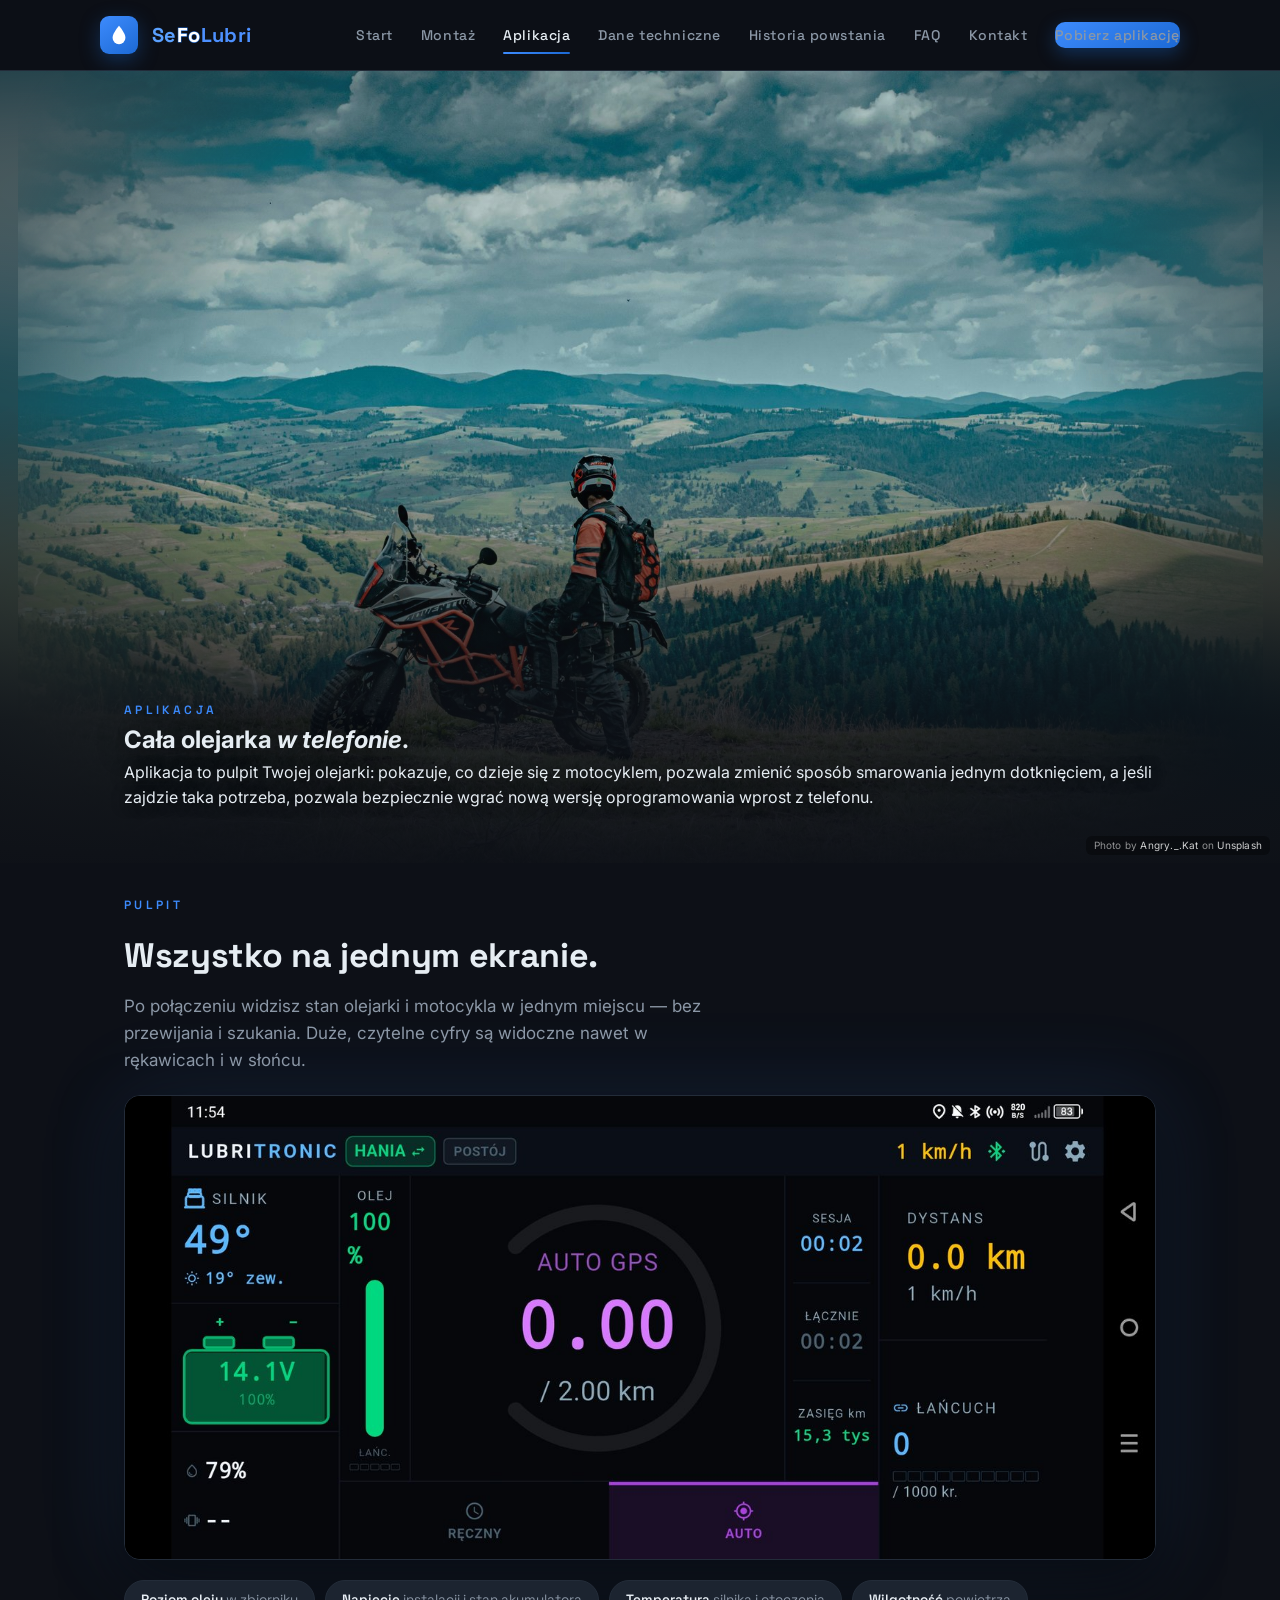
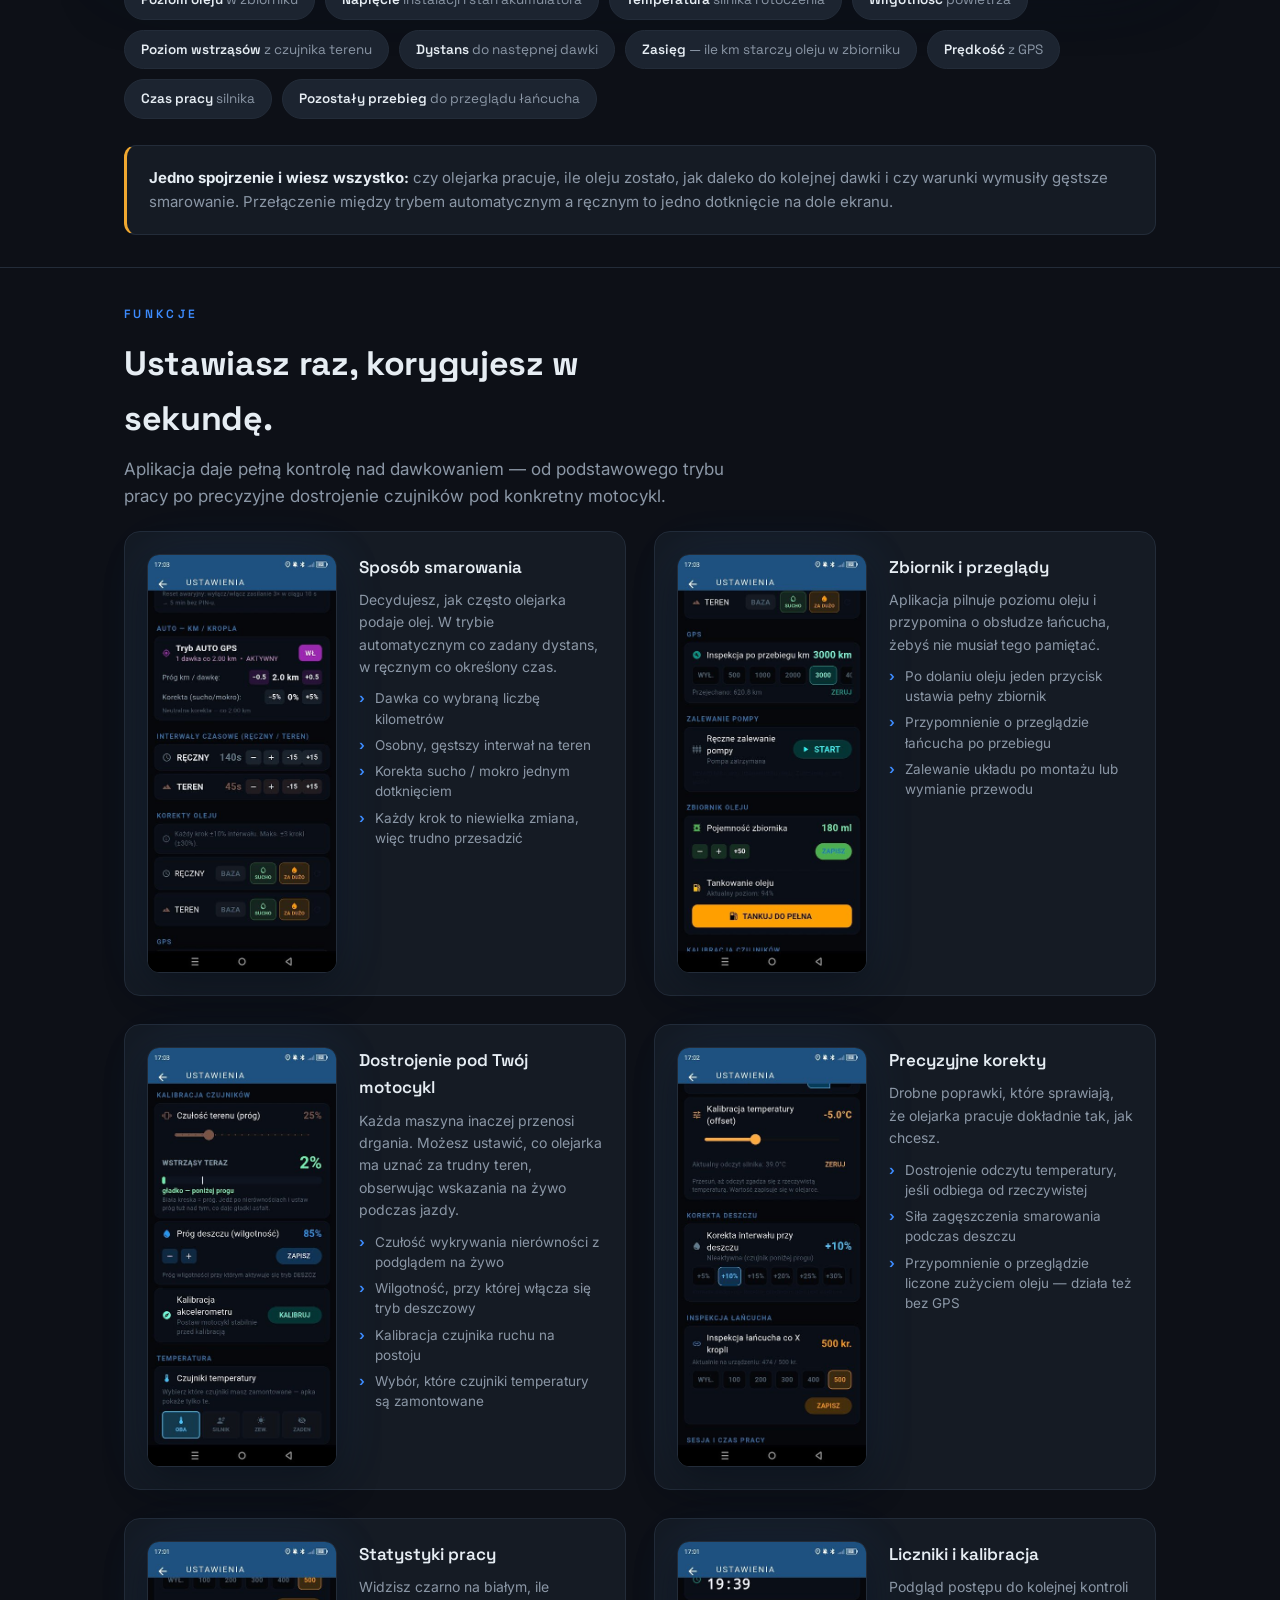
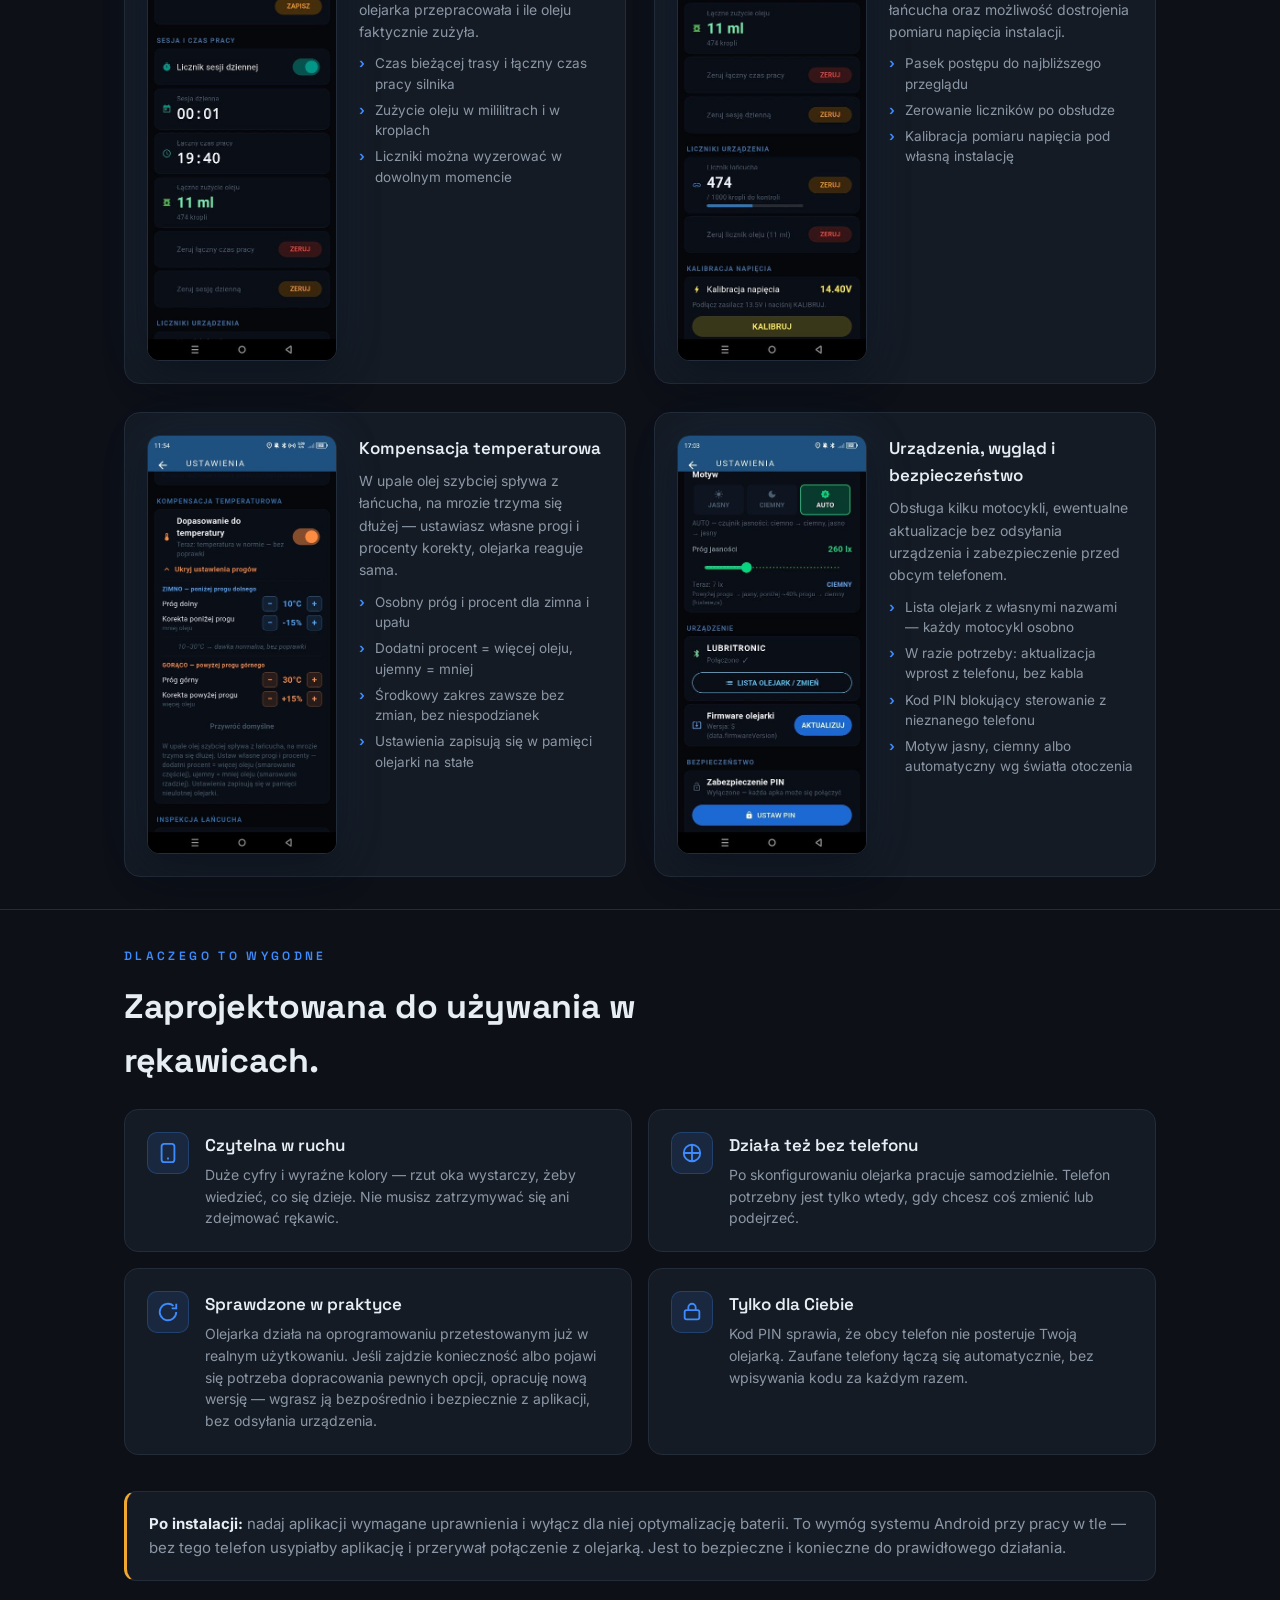
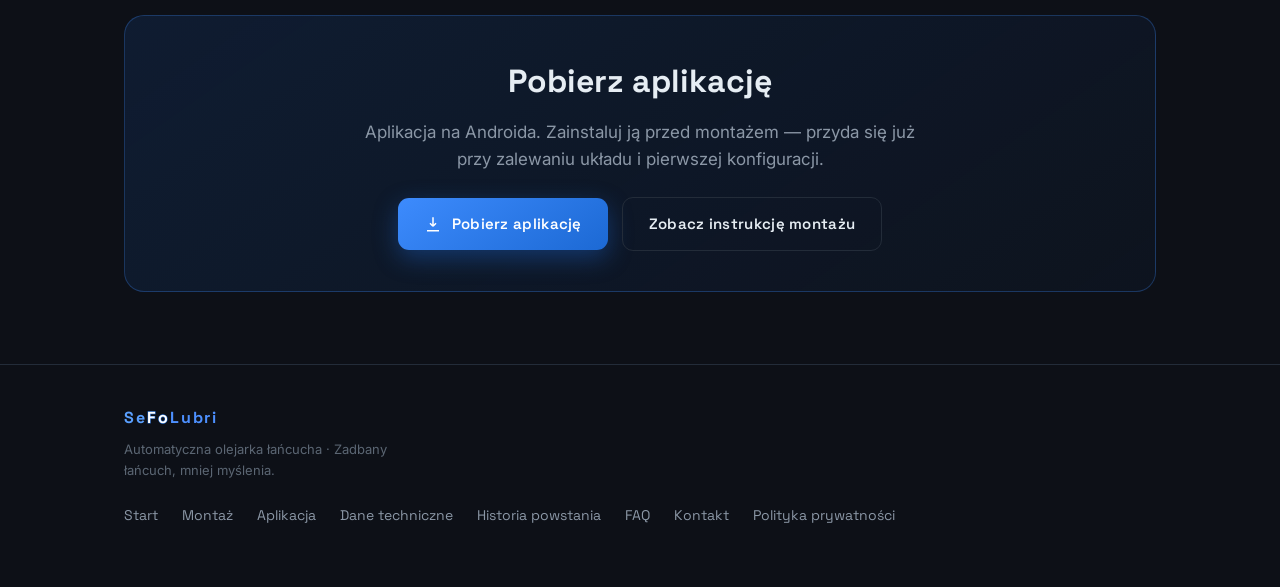
==== commit 7bd88eed: "Ujednolicone logo, ikonka apki, dane zbiornika, baner podrozniczy, kompresja" ====
--- a/aplikacja.html
+++ b/aplikacja.html
@@ -19,7 +19,7 @@
       <div class="brand-mark">
         <svg viewBox="0 0 24 24" fill="none"><path d="M12 2C12 2 5 10 5 15a7 7 0 0 0 14 0c0-5-7-13-7-13Z" fill="#fff"/></svg>
       </div>
-      <div class="brand-name"><span style="color:var(--text)">Se</span><span style="color:var(--blue)">Fo</span><span style="color:var(--blue-deep)">Lubri</span></div>
+      <div class="brand-name"><span class="bse">Se</span><span class="bfo">Fo</span><span class="blubri">Lubri</span></div>
     </a>
     <button class="nav-toggle" aria-label="Menu" onclick="document.getElementById('navlinks').classList.toggle('show')">
       <svg viewBox="0 0 24 24" fill="none" stroke-width="2"><path d="M4 6h16M4 12h16M4 18h16"/></svg>
@@ -252,7 +252,7 @@
   <div class="wrap">
     <div class="foot-row">
       <div class="foot-col">
-        <div class="foot-brand"><span style="color:var(--text)">Se</span><span style="color:var(--blue)">Fo</span><span style="color:var(--blue-deep)">Lubri</span></div>
+        <div class="foot-brand"><span class="bse">Se</span><span class="bfo">Fo</span><span class="blubri">Lubri</span></div>
         <p>Automatyczna olejarka łańcucha · Zadbany łańcuch, mniej myślenia.</p>
       </div>
       <nav class="foot-nav">
--- a/style.css
+++ b/style.css
@@ -5,6 +5,7 @@
 :root{
   --bg:#0d1017; --surface:#151b24; --surface2:#1c2430;
   --line:#232c39; --blue:#3d8bfd; --blue-deep:#1c69d4;
+  --navy:#0a3a8c;
   --amber:#f0a830; --green:#00d880;
   --text:#e6edf3; --muted:#8b97a6; --dim:#5b6673;
 }
@@ -38,6 +39,29 @@
 .brand-name{font-family:'Space Grotesk',sans-serif; font-weight:700; font-size:20px; letter-spacing:.02em}
 .brand-expand{font-family:'Space Grotesk',sans-serif; font-weight:600; font-size:15px;
   letter-spacing:.04em; color:var(--muted); margin:6px 0 10px}
+
+/* Wielki napis SeFoLubri w hero */
+.hero-brand{
+  font-family:'Space Grotesk',sans-serif; font-weight:800;
+  font-size:clamp(52px,9vw,104px); line-height:1; letter-spacing:-.01em;
+  margin:10px 0 6px;
+  text-shadow:0 4px 24px rgba(0,0,0,.9), 0 1px 4px rgba(0,0,0,.9);
+}
+.hero-brand .hb-se{color:#5aa0ff}
+.hero-brand .hb-fo{
+  color:#fff;
+  -webkit-text-stroke:2.5px var(--blue-deep);
+  paint-order:stroke fill;
+}
+.hero-brand .hb-lubri{color:#4d90ff}
+@media (max-width:640px){
+  .hero-brand .hb-fo{-webkit-text-stroke:1.5px var(--blue-deep)}
+}
+
+/* Ujednolicone kolory logo w nawigacji i stopce (Se jasnoniebieski / Fo biały-obrys / Lubri granat) */
+.bse{color:#5aa0ff}
+.bfo{color:#fff; -webkit-text-stroke:1px var(--blue-deep); paint-order:stroke fill}
+.blubri{color:#4d90ff}
 .nav-links{display:flex; align-items:center; gap:28px; list-style:none}
 .nav-links a{
   font-family:'Space Grotesk',sans-serif; font-size:14px; font-weight:500;
@@ -83,9 +107,9 @@
 .page-hero p.lead{font-size:18px; color:var(--muted); max-width:60ch}
 
 /* ---------- SECTIONS ---------- */
-.section{padding:56px 0; border-top:1px solid var(--line)}
+.section{padding:32px 0; border-top:1px solid var(--line)}
 .section:first-of-type{border-top:0}
-.section-head{margin-bottom:40px; max-width:60ch}
+.section-head{margin-bottom:20px; max-width:60ch}
 .section-head h2{font-family:'Space Grotesk',sans-serif; font-size:clamp(24px,4vw,34px); font-weight:700; letter-spacing:-.01em; margin:12px 0 10px}
 .section-head p{color:var(--muted); font-size:17px}
 
@@ -93,19 +117,19 @@
 .hero-vignette{position:relative; overflow:hidden}
 .hero-vignette .hero-bg{
   position:absolute; inset:-4%;
-  background-image:url('moto-hero.jpg');
+  background-image:url('hero-main.jpg');
   background-size:cover; background-position:center 40%;
   -webkit-mask-image:radial-gradient(ellipse 75% 80% at 55% 45%, #000 32%, transparent 78%);
   mask-image:radial-gradient(ellipse 75% 80% at 55% 45%, #000 32%, transparent 78%);
-  opacity:.60; z-index:0; pointer-events:none;
+  opacity:.48; z-index:0; pointer-events:none;
 }
 .hero-vignette .hero-fade{
   position:absolute; inset:0; z-index:1; pointer-events:none;
-  background:linear-gradient(180deg, rgba(13,16,23,.30) 0%, rgba(13,16,23,.05) 38%, rgba(13,16,23,.9) 100%);
+  background:linear-gradient(115deg, rgba(13,16,23,.82) 0%, rgba(13,16,23,.45) 42%, rgba(13,16,23,.15) 70%, rgba(13,16,23,.85) 100%);
 }
 .hero-vignette .hero>*{position:relative; z-index:2}
-.hero-vignette .hero h1{text-shadow:0 2px 30px rgba(0,0,0,.55)}
-.hero-vignette .hero p.lead{color:#c7d0da; text-shadow:0 1px 12px rgba(0,0,0,.6)}
+.hero-vignette .hero h1{text-shadow:0 3px 30px rgba(0,0,0,.85)}
+.hero-vignette .hero p.lead{color:#dbe4ee; text-shadow:0 2px 16px rgba(0,0,0,.85)}
 
 /* ---------- HERO (strona główna) ---------- */
 .hero{padding:64px 0 48px; display:grid; grid-template-columns:1.15fr .85fr; gap:56px; align-items:center}
@@ -293,8 +317,8 @@
   background:linear-gradient(180deg, rgba(13,16,23,.35) 0%, rgba(13,16,23,.06) 40%, rgba(13,16,23,.92) 100%);
 }
 .hero-vignette .hero>*{position:relative; z-index:2}
-.hero-vignette .hero h1{text-shadow:0 2px 30px rgba(0,0,0,.55)}
-.hero-vignette .hero p.lead{color:#c7d0da; text-shadow:0 1px 12px rgba(0,0,0,.6)}
+.hero-vignette .hero h1{text-shadow:0 3px 30px rgba(0,0,0,.85)}
+.hero-vignette .hero p.lead{color:#dbe4ee; text-shadow:0 2px 16px rgba(0,0,0,.85)}
 
 /* ---------- PODPIS ZDJĘCIA (Unsplash, mały druk w rogu) ---------- */
 .photo-credit{
@@ -529,3 +553,52 @@
 .story-signature .sig-mark svg{width:18px; height:18px}
 .story-signature .sig-name{font-family:'Space Grotesk',sans-serif; font-weight:700; font-size:15px; color:var(--text)}
 .story-signature .sig-role{color:var(--dim); font-size:13px}
+
+/* ---------- SKAD NAZWA (name cards) ---------- */
+.name-cards{display:grid; grid-template-columns:repeat(3,1fr); gap:20px}
+.name-card{background:var(--surface); border:1px solid var(--line); border-radius:14px; padding:18px 20px}
+.name-card .nc-word{font-family:'Space Grotesk',sans-serif; font-weight:800; font-size:34px; color:#1a1f28; line-height:1;
+  background:#eef3fa; display:inline-block; padding:6px 14px; border-radius:10px; margin-bottom:14px}
+.name-card .nc-hl-se{color:var(--blue)}
+.name-card .nc-hl-fo{color:#fff; -webkit-text-stroke:1.5px var(--blue-deep); text-shadow:0 0 1px var(--blue-deep)}
+.name-card .nc-hl-lubri{color:var(--navy)}
+.name-card .nc-pl{font-family:'Space Grotesk',sans-serif; font-weight:700; font-size:15px; letter-spacing:.18em; color:var(--blue); margin-bottom:10px}
+.name-card p{color:var(--muted); font-size:15px; line-height:1.5}
+
+/* ---------- SYSTEM CISNIENIOWY (flow) ---------- */
+.sys-flow{display:flex; align-items:stretch; gap:14px; justify-content:center}
+.sys-block{flex:1; background:var(--surface); border:1px solid var(--line); border-radius:16px; padding:24px 20px; max-width:320px}
+.sys-block-mid{border-color:rgba(61,139,253,.4); box-shadow:0 0 40px rgba(61,139,253,.10)}
+.sys-ico{width:52px; height:52px; border-radius:12px; background:var(--surface2); display:flex; align-items:center; justify-content:center; margin-bottom:16px}
+.sys-ico svg{width:28px; height:28px}
+.sys-block h3{font-family:'Space Grotesk',sans-serif; font-size:17px; font-weight:700; margin-bottom:12px}
+.sys-block ul{list-style:none; padding:0; margin:0}
+.sys-block li{color:var(--muted); font-size:14px; line-height:1.45; padding-left:18px; position:relative; margin-bottom:7px}
+.sys-block li::before{content:"›"; position:absolute; left:2px; color:var(--blue); font-weight:700}
+.sys-arrow{display:flex; align-items:center; flex:0 0 40px}
+.sys-arrow svg{width:40px; height:24px}
+@media (max-width:860px){
+  .name-cards{grid-template-columns:1fr}
+  .sys-flow{flex-direction:column; align-items:stretch}
+  .sys-block{max-width:none}
+  .sys-arrow{transform:rotate(90deg); align-self:center; flex:0 0 auto; padding:4px 0}
+}
+
+/* Ikonka aplikacji przy przyciskach pobierania */
+.btn-appicon{width:20px; height:20px; border-radius:5px; margin-right:8px; vertical-align:middle; display:inline-block}
+.nav-cta .btn-appicon{width:18px; height:18px; margin-right:6px}
+
+/* Notka pod tabelą specyfikacji (akcent podróżniczy) */
+.spec-note{margin-top:14px; padding:14px 16px; background:rgba(61,139,253,.08);
+  border-left:3px solid var(--blue); border-radius:8px; color:var(--text); font-size:15px; line-height:1.5}
+
+/* Baner podróżniczy */
+.travel-banner{display:flex; gap:20px; align-items:center; margin-top:24px;
+  padding:24px 28px; border-radius:16px;
+  background:linear-gradient(120deg, rgba(28,105,212,.14), rgba(10,58,140,.08));
+  border:1px solid rgba(61,139,253,.25)}
+.travel-banner .tb-icon{font-size:44px; line-height:1; flex-shrink:0}
+.travel-banner h3{font-family:'Space Grotesk',sans-serif; font-size:19px; font-weight:700; margin-bottom:8px; color:var(--text)}
+.travel-banner p{color:var(--muted); font-size:15px; line-height:1.55}
+.travel-banner b{color:var(--text)}
+@media (max-width:640px){.travel-banner{flex-direction:column; text-align:center; gap:12px}}
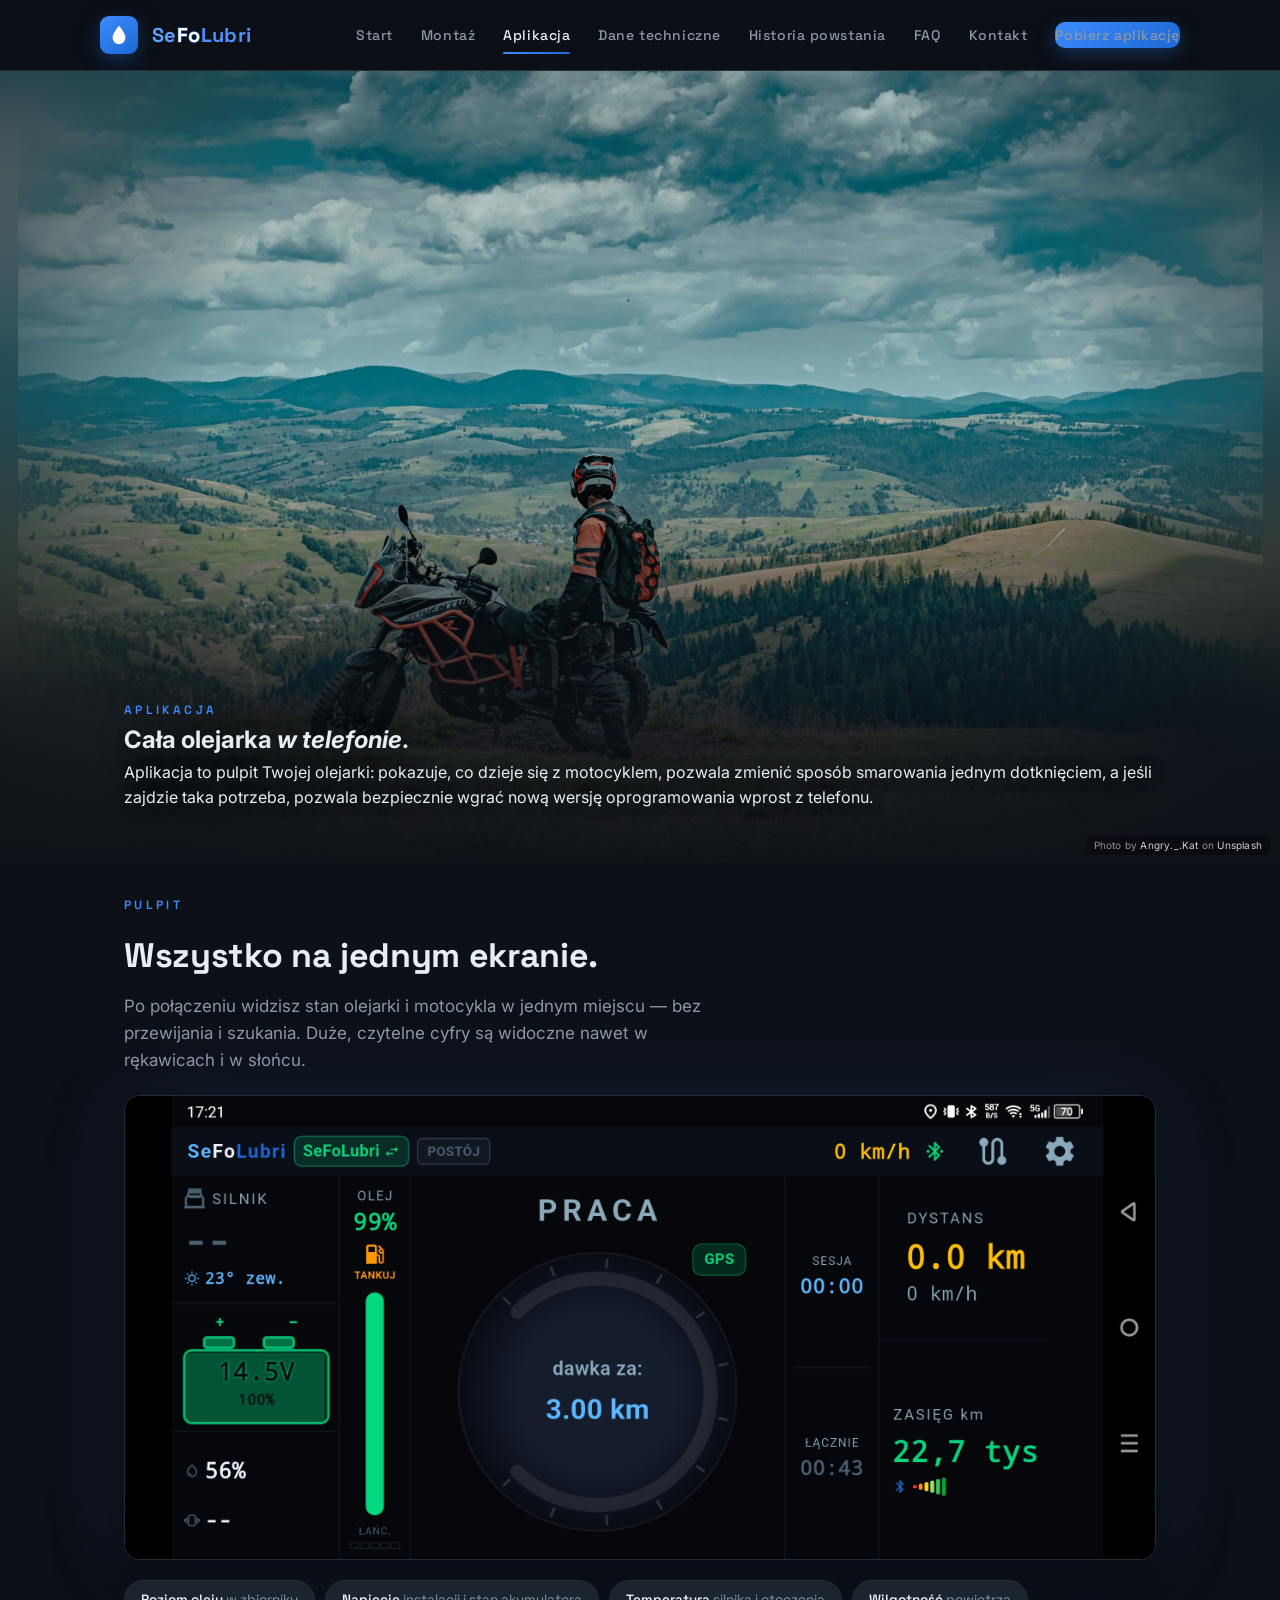
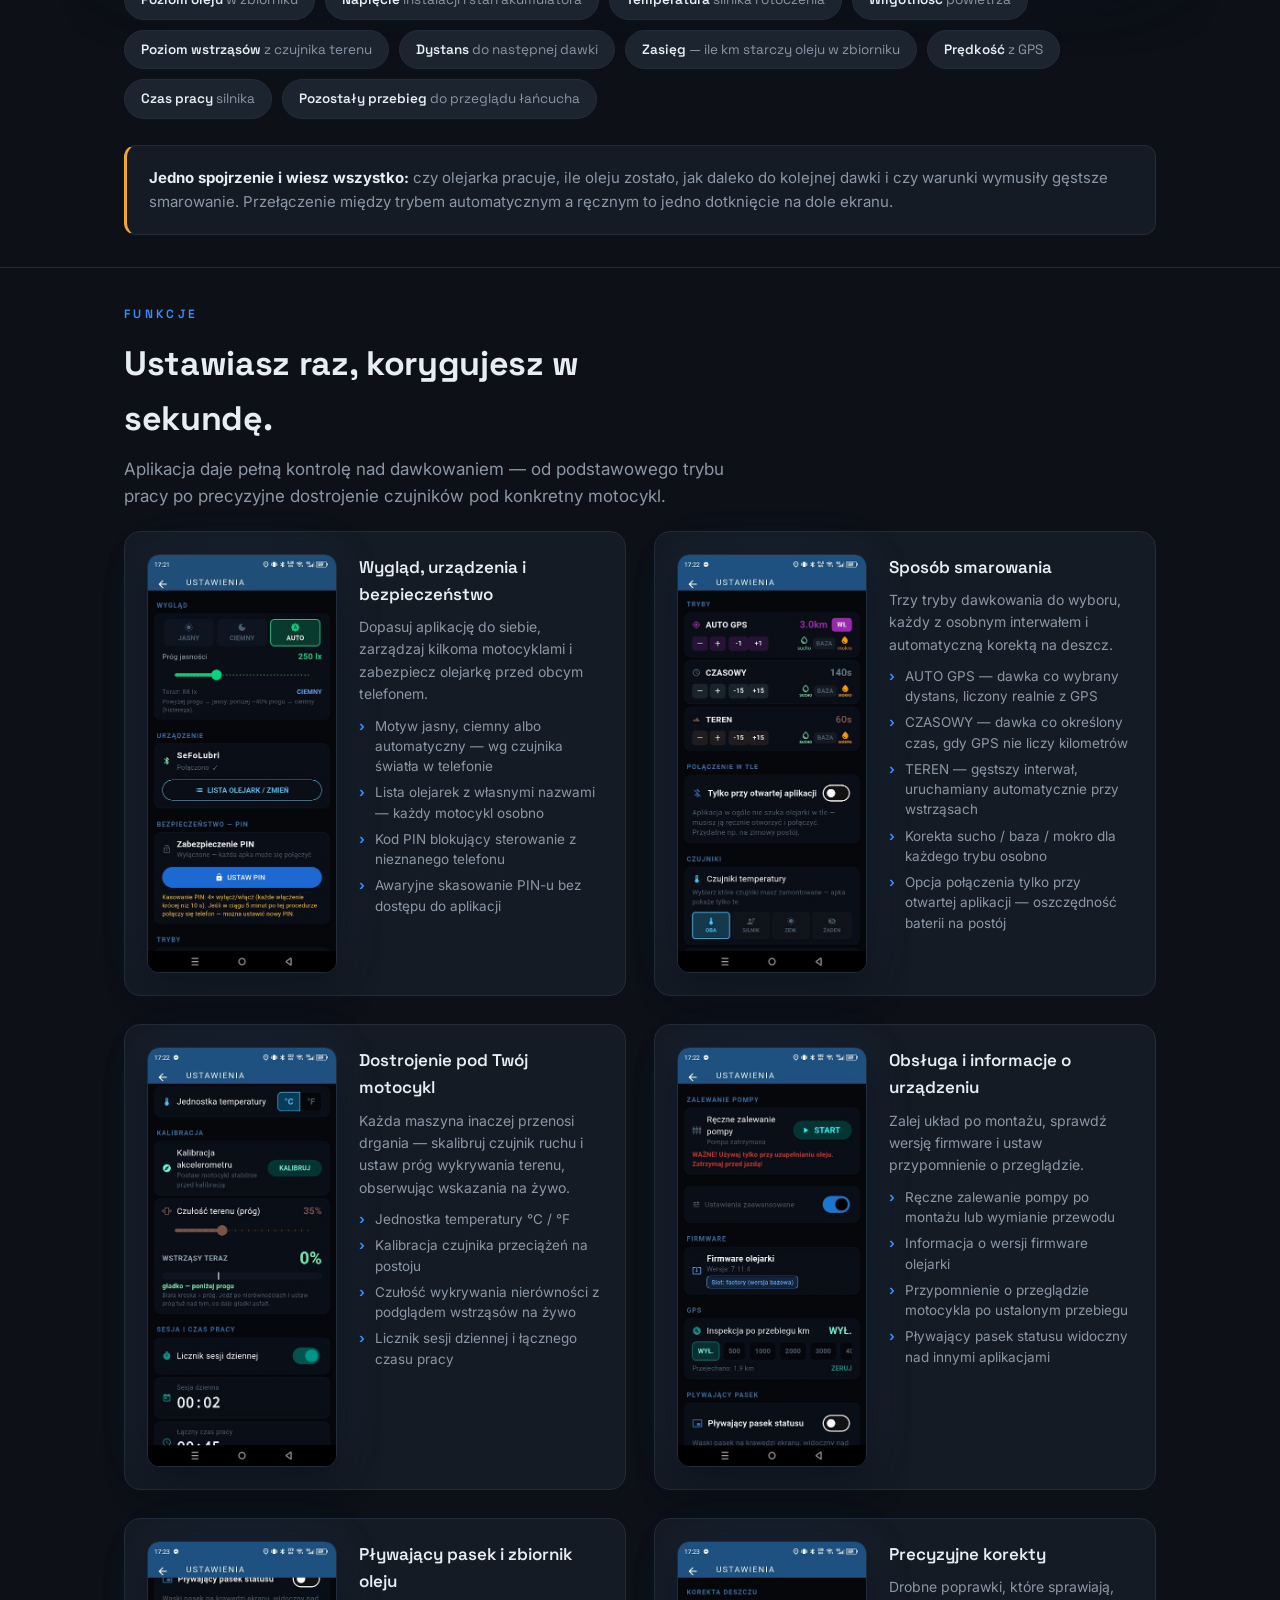
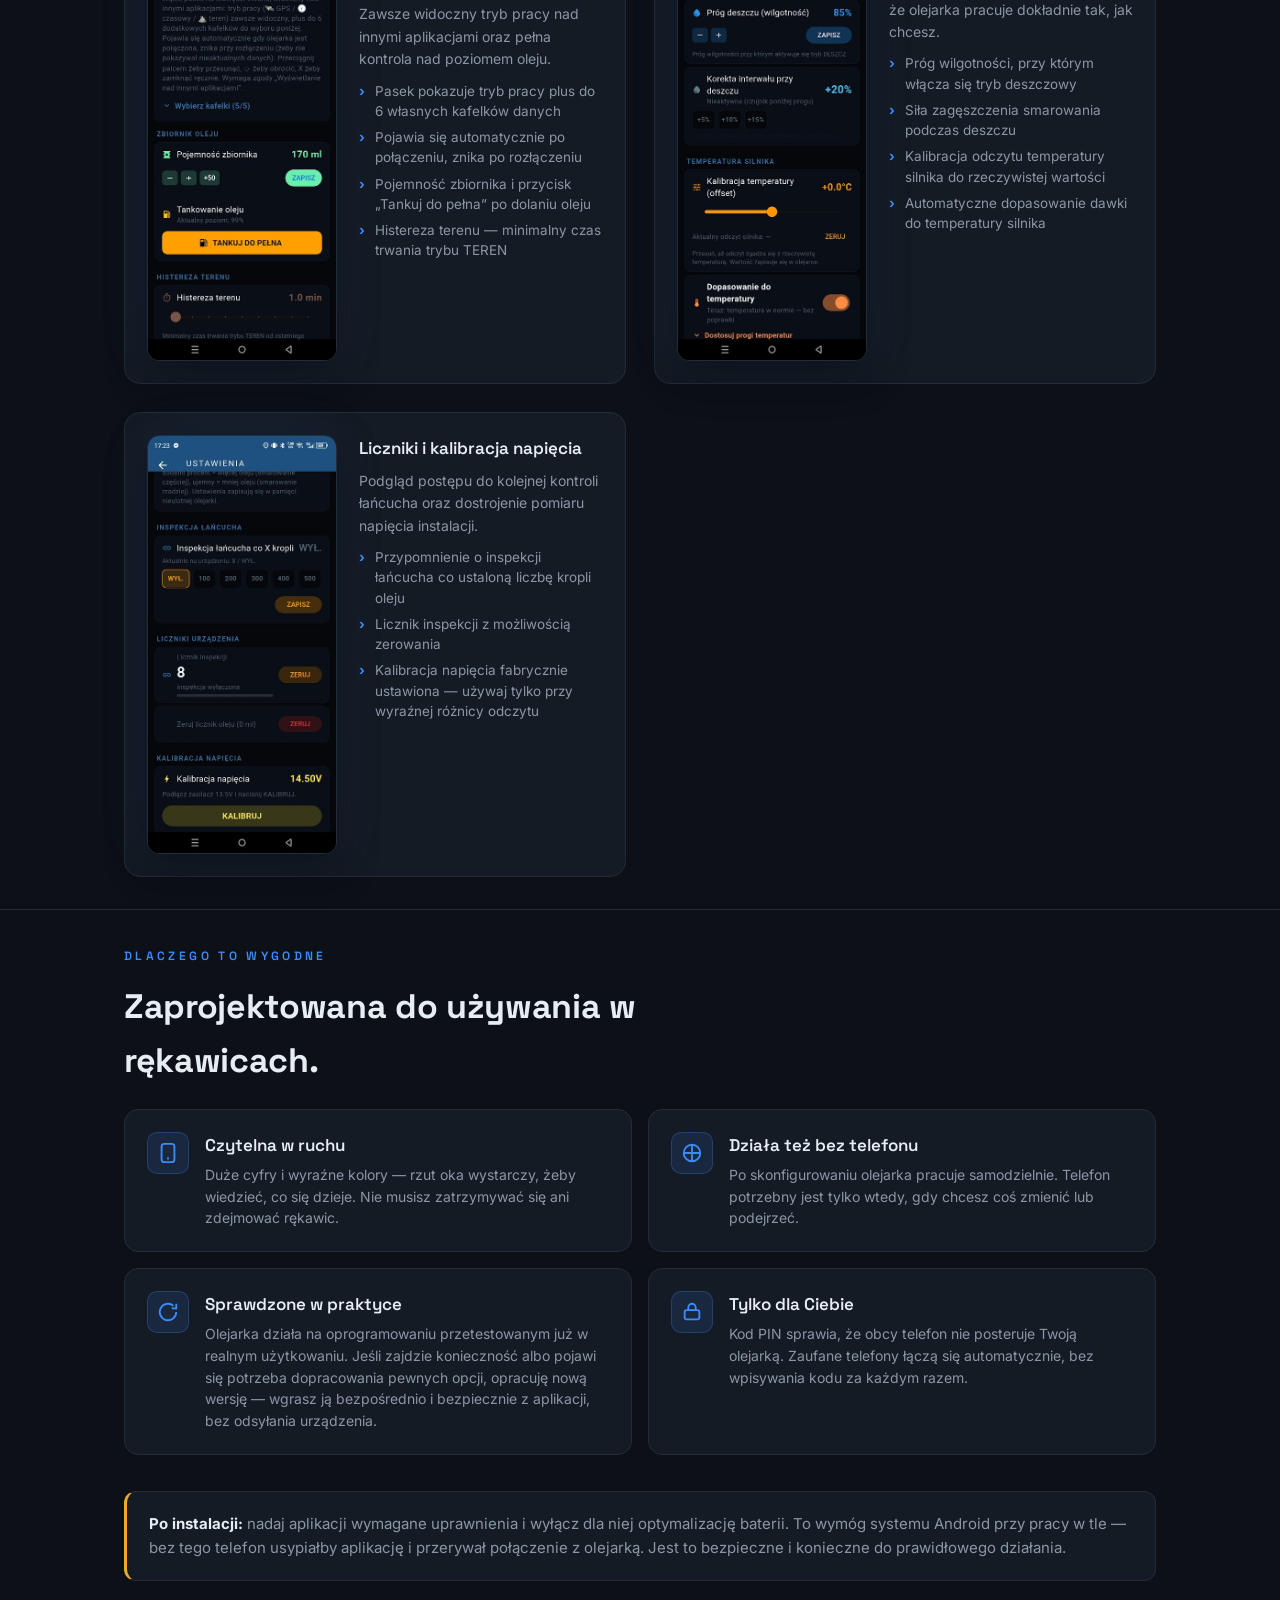
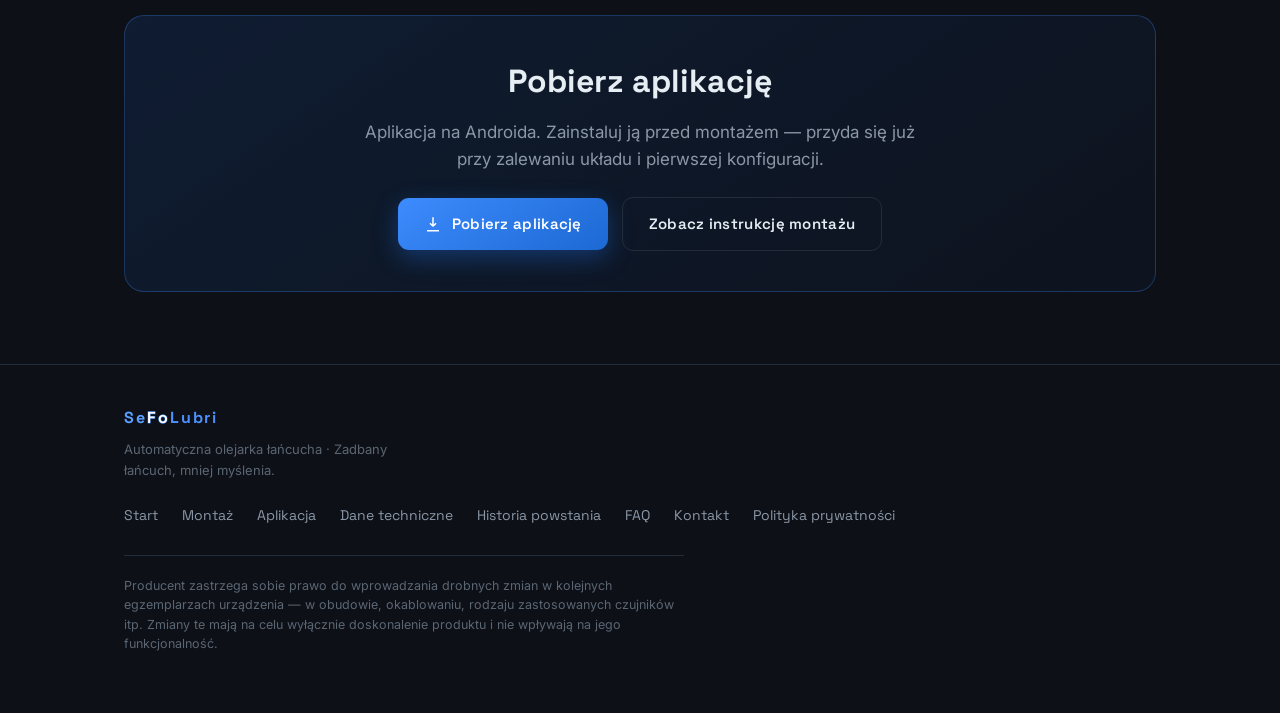
==== commit 1a2d3ab7: "Nowe zrzuty ekranu apki, usunięcie wzmianek o zdalnych aktualizacjach, ostrzeżenie o postoju na siln" ====
--- a/aplikacja.html
+++ b/aplikacja.html
@@ -93,109 +93,99 @@
     <div class="shots">
 
       <div class="shot-row reveal">
-        <div class="shot-phone"><img src="s2-dawka.jpg" alt="Ustawienia dawkowania i korekt sucho/mokro"></div>
+        <div class="shot-phone"><img src="s1-wyglad.png" alt="Ustawienia wyglądu, lista olejarek i zabezpieczenie kodem PIN"></div>
+        <div class="shot-txt">
+          <h3>Wygląd, urządzenia i bezpieczeństwo</h3>
+          <p>Dopasuj aplikację do siebie, zarządzaj kilkoma motocyklami i zabezpiecz olejarkę przed obcym telefonem.</p>
+          <ul>
+            <li>Motyw jasny, ciemny albo automatyczny — wg czujnika światła w telefonie</li>
+            <li>Lista olejarek z własnymi nazwami — każdy motocykl osobno</li>
+            <li>Kod PIN blokujący sterowanie z nieznanego telefonu</li>
+            <li>Awaryjne skasowanie PIN-u bez dostępu do aplikacji</li>
+          </ul>
+        </div>
+      </div>
+
+      <div class="shot-row reveal">
+        <div class="shot-phone"><img src="s2-tryby.png" alt="Tryby dawkowania AUTO GPS, czasowy i teren z korektą na deszcz"></div>
         <div class="shot-txt">
           <h3>Sposób smarowania</h3>
-          <p>Decydujesz, jak często olejarka podaje olej. W trybie automatycznym co zadany dystans, w ręcznym co określony czas.</p>
-          <ul>
-            <li>Dawka co wybraną liczbę kilometrów</li>
-            <li>Osobny, gęstszy interwał na teren</li>
-            <li>Korekta sucho / mokro jednym dotknięciem</li>
-            <li>Każdy krok to niewielka zmiana, więc trudno przesadzić</li>
-          </ul>
-        </div>
-      </div>
-
-      <div class="shot-row reveal">
-        <div class="shot-phone"><img src="s3-zbiornik.jpg" alt="Zbiornik oleju, tankowanie i przypomnienie o przeglądzie"></div>
-        <div class="shot-txt">
-          <h3>Zbiornik i przeglądy</h3>
-          <p>Aplikacja pilnuje poziomu oleju i przypomina o obsłudze łańcucha, żebyś nie musiał tego pamiętać.</p>
-          <ul>
-            <li>Po dolaniu oleju jeden przycisk ustawia pełny zbiornik</li>
-            <li>Przypomnienie o przeglądzie łańcucha po przebiegu</li>
-            <li>Zalewanie układu po montażu lub wymianie przewodu</li>
-          </ul>
-        </div>
-      </div>
-
-      <div class="shot-row reveal">
-        <div class="shot-phone"><img src="s4-czujniki.jpg" alt="Kalibracja czujników — czułość terenu i próg deszczu"></div>
+          <p>Trzy tryby dawkowania do wyboru, każdy z osobnym interwałem i automatyczną korektą na deszcz.</p>
+          <ul>
+            <li>AUTO GPS — dawka co wybrany dystans, liczony realnie z GPS</li>
+            <li>CZASOWY — dawka co określony czas, gdy GPS nie liczy kilometrów</li>
+            <li>TEREN — gęstszy interwał, uruchamiany automatycznie przy wstrząsach</li>
+            <li>Korekta sucho / baza / mokro dla każdego trybu osobno</li>
+            <li>Opcja połączenia tylko przy otwartej aplikacji — oszczędność baterii na postój</li>
+          </ul>
+        </div>
+      </div>
+
+      <div class="shot-row reveal">
+        <div class="shot-phone"><img src="s3-kalibracja.png" alt="Kalibracja akcelerometru i czułości terenu z podglądem na żywo"></div>
         <div class="shot-txt">
           <h3>Dostrojenie pod Twój motocykl</h3>
-          <p>Każda maszyna inaczej przenosi drgania. Możesz ustawić, co olejarka ma uznać za trudny teren, obserwując wskazania na żywo podczas jazdy.</p>
-          <ul>
-            <li>Czułość wykrywania nierówności z podglądem na żywo</li>
-            <li>Wilgotność, przy której włącza się tryb deszczowy</li>
-            <li>Kalibracja czujnika ruchu na postoju</li>
-            <li>Wybór, które czujniki temperatury są zamontowane</li>
-          </ul>
-        </div>
-      </div>
-
-      <div class="shot-row reveal">
-        <div class="shot-phone"><img src="s5-korekty.jpg" alt="Korekta temperatury, deszczu i przypomnienie po kroplach"></div>
+          <p>Każda maszyna inaczej przenosi drgania — skalibruj czujnik ruchu i ustaw próg wykrywania terenu, obserwując wskazania na żywo.</p>
+          <ul>
+            <li>Jednostka temperatury °C / °F</li>
+            <li>Kalibracja czujnika przeciążeń na postoju</li>
+            <li>Czułość wykrywania nierówności z podglądem wstrząsów na żywo</li>
+            <li>Licznik sesji dziennej i łącznego czasu pracy</li>
+          </ul>
+        </div>
+      </div>
+
+      <div class="shot-row reveal">
+        <div class="shot-phone"><img src="s4-obsluga.png" alt="Zalewanie pompy, informacja o firmware i przypomnienie o przeglądzie"></div>
+        <div class="shot-txt">
+          <h3>Obsługa i informacje o urządzeniu</h3>
+          <p>Zalej układ po montażu, sprawdź wersję firmware i ustaw przypomnienie o przeglądzie.</p>
+          <ul>
+            <li>Ręczne zalewanie pompy po montażu lub wymianie przewodu</li>
+            <li>Informacja o wersji firmware olejarki</li>
+            <li>Przypomnienie o przeglądzie motocykla po ustalonym przebiegu</li>
+            <li>Pływający pasek statusu widoczny nad innymi aplikacjami</li>
+          </ul>
+        </div>
+      </div>
+
+      <div class="shot-row reveal">
+        <div class="shot-phone"><img src="s5-pasek-zbiornik.png" alt="Pływający pasek statusu i ustawienia zbiornika oleju"></div>
+        <div class="shot-txt">
+          <h3>Pływający pasek i zbiornik oleju</h3>
+          <p>Zawsze widoczny tryb pracy nad innymi aplikacjami oraz pełna kontrola nad poziomem oleju.</p>
+          <ul>
+            <li>Pasek pokazuje tryb pracy plus do 6 własnych kafelków danych</li>
+            <li>Pojawia się automatycznie po połączeniu, znika po rozłączeniu</li>
+            <li>Pojemność zbiornika i przycisk „Tankuj do pełna” po dolaniu oleju</li>
+            <li>Histereza terenu — minimalny czas trwania trybu TEREN</li>
+          </ul>
+        </div>
+      </div>
+
+      <div class="shot-row reveal">
+        <div class="shot-phone"><img src="s6-korekty.png" alt="Korekta deszczu i kalibracja temperatury silnika"></div>
         <div class="shot-txt">
           <h3>Precyzyjne korekty</h3>
           <p>Drobne poprawki, które sprawiają, że olejarka pracuje dokładnie tak, jak chcesz.</p>
           <ul>
-            <li>Dostrojenie odczytu temperatury, jeśli odbiega od rzeczywistej</li>
+            <li>Próg wilgotności, przy którym włącza się tryb deszczowy</li>
             <li>Siła zagęszczenia smarowania podczas deszczu</li>
-            <li>Przypomnienie o przeglądzie liczone zużyciem oleju — działa też bez GPS</li>
-          </ul>
-        </div>
-      </div>
-
-      <div class="shot-row reveal">
-        <div class="shot-phone"><img src="s6-statystyki.jpg" alt="Statystyki — czas pracy i zużycie oleju"></div>
-        <div class="shot-txt">
-          <h3>Statystyki pracy</h3>
-          <p>Widzisz czarno na białym, ile olejarka przepracowała i ile oleju faktycznie zużyła.</p>
-          <ul>
-            <li>Czas bieżącej trasy i łączny czas pracy silnika</li>
-            <li>Zużycie oleju w mililitrach i w kroplach</li>
-            <li>Liczniki można wyzerować w dowolnym momencie</li>
-          </ul>
-        </div>
-      </div>
-
-      <div class="shot-row reveal">
-        <div class="shot-phone"><img src="s7-liczniki.jpg" alt="Liczniki urządzenia i kalibracja napięcia"></div>
-        <div class="shot-txt">
-          <h3>Liczniki i kalibracja</h3>
-          <p>Podgląd postępu do kolejnej kontroli łańcucha oraz możliwość dostrojenia pomiaru napięcia instalacji.</p>
-          <ul>
-            <li>Pasek postępu do najbliższego przeglądu</li>
-            <li>Zerowanie liczników po obsłudze</li>
-            <li>Kalibracja pomiaru napięcia pod własną instalację</li>
-          </ul>
-        </div>
-      </div>
-
-      <div class="shot-row reveal">
-        <div class="shot-phone"><img src="s8-kompensacja.jpg" alt="Kompensacja temperaturowa — własne progi i procenty korekty dawki"></div>
-        <div class="shot-txt">
-          <h3>Kompensacja temperaturowa</h3>
-          <p>W upale olej szybciej spływa z łańcucha, na mrozie trzyma się dłużej — ustawiasz własne progi i procenty korekty, olejarka reaguje sama.</p>
-          <ul>
-            <li>Osobny próg i procent dla zimna i upału</li>
-            <li>Dodatni procent = więcej oleju, ujemny = mniej</li>
-            <li>Środkowy zakres zawsze bez zmian, bez niespodzianek</li>
-            <li>Ustawienia zapisują się w pamięci olejarki na stałe</li>
-          </ul>
-        </div>
-      </div>
-
-      <div class="shot-row reveal">
-        <div class="shot-phone"><img src="s1-motyw.jpg" alt="Motyw aplikacji, lista olejark, aktualizacja firmware i PIN"></div>
-        <div class="shot-txt">
-          <h3>Urządzenia, wygląd i bezpieczeństwo</h3>
-          <p>Obsługa kilku motocykli, ewentualne aktualizacje bez odsyłania urządzenia i zabezpieczenie przed obcym telefonem.</p>
-          <ul>
-            <li>Lista olejark z własnymi nazwami — każdy motocykl osobno</li>
-            <li>W razie potrzeby: aktualizacja wprost z telefonu, bez kabla</li>
-            <li>Kod PIN blokujący sterowanie z nieznanego telefonu</li>
-            <li>Motyw jasny, ciemny albo automatyczny wg światła otoczenia</li>
+            <li>Kalibracja odczytu temperatury silnika do rzeczywistej wartości</li>
+            <li>Automatyczne dopasowanie dawki do temperatury silnika</li>
+          </ul>
+        </div>
+      </div>
+
+      <div class="shot-row reveal">
+        <div class="shot-phone"><img src="s7-liczniki.png" alt="Liczniki urządzenia i kalibracja napięcia akumulatora"></div>
+        <div class="shot-txt">
+          <h3>Liczniki i kalibracja napięcia</h3>
+          <p>Podgląd postępu do kolejnej kontroli łańcucha oraz dostrojenie pomiaru napięcia instalacji.</p>
+          <ul>
+            <li>Przypomnienie o inspekcji łańcucha co ustaloną liczbę kropli oleju</li>
+            <li>Licznik inspekcji z możliwością zerowania</li>
+            <li>Kalibracja napięcia fabrycznie ustawiona — używaj tylko przy wyraźnej różnicy odczytu</li>
           </ul>
         </div>
       </div>
@@ -266,6 +256,7 @@
         <a href="polityka-prywatnosci.html">Polityka prywatności</a>
       </nav>
     </div>
+    <p class="foot-disclaimer">Producent zastrzega sobie prawo do wprowadzania drobnych zmian w kolejnych egzemplarzach urządzenia — w obudowie, okablowaniu, rodzaju zastosowanych czujników itp. Zmiany te mają na celu wyłącznie doskonalenie produktu i nie wpływają na jego funkcjonalność.</p>
   </div>
 </footer>
 
--- a/style.css
+++ b/style.css
@@ -270,6 +270,7 @@
 
 /* ---------- FOOTER ---------- */
 footer{border-top:1px solid var(--line); padding:40px 0 60px; margin-top:40px}
+.foot-disclaimer{color:var(--dim); font-size:12.5px; line-height:1.55; margin-top:28px; padding-top:20px; border-top:1px solid var(--line); max-width:70ch}
 .foot-row{display:flex; justify-content:space-between; align-items:flex-start; flex-wrap:wrap; gap:24px}
 .foot-brand{font-family:'Space Grotesk',sans-serif; font-weight:700; letter-spacing:.12em; font-size:16px; margin-bottom:8px}
 .foot-col p{color:var(--dim); font-size:13px; max-width:36ch}
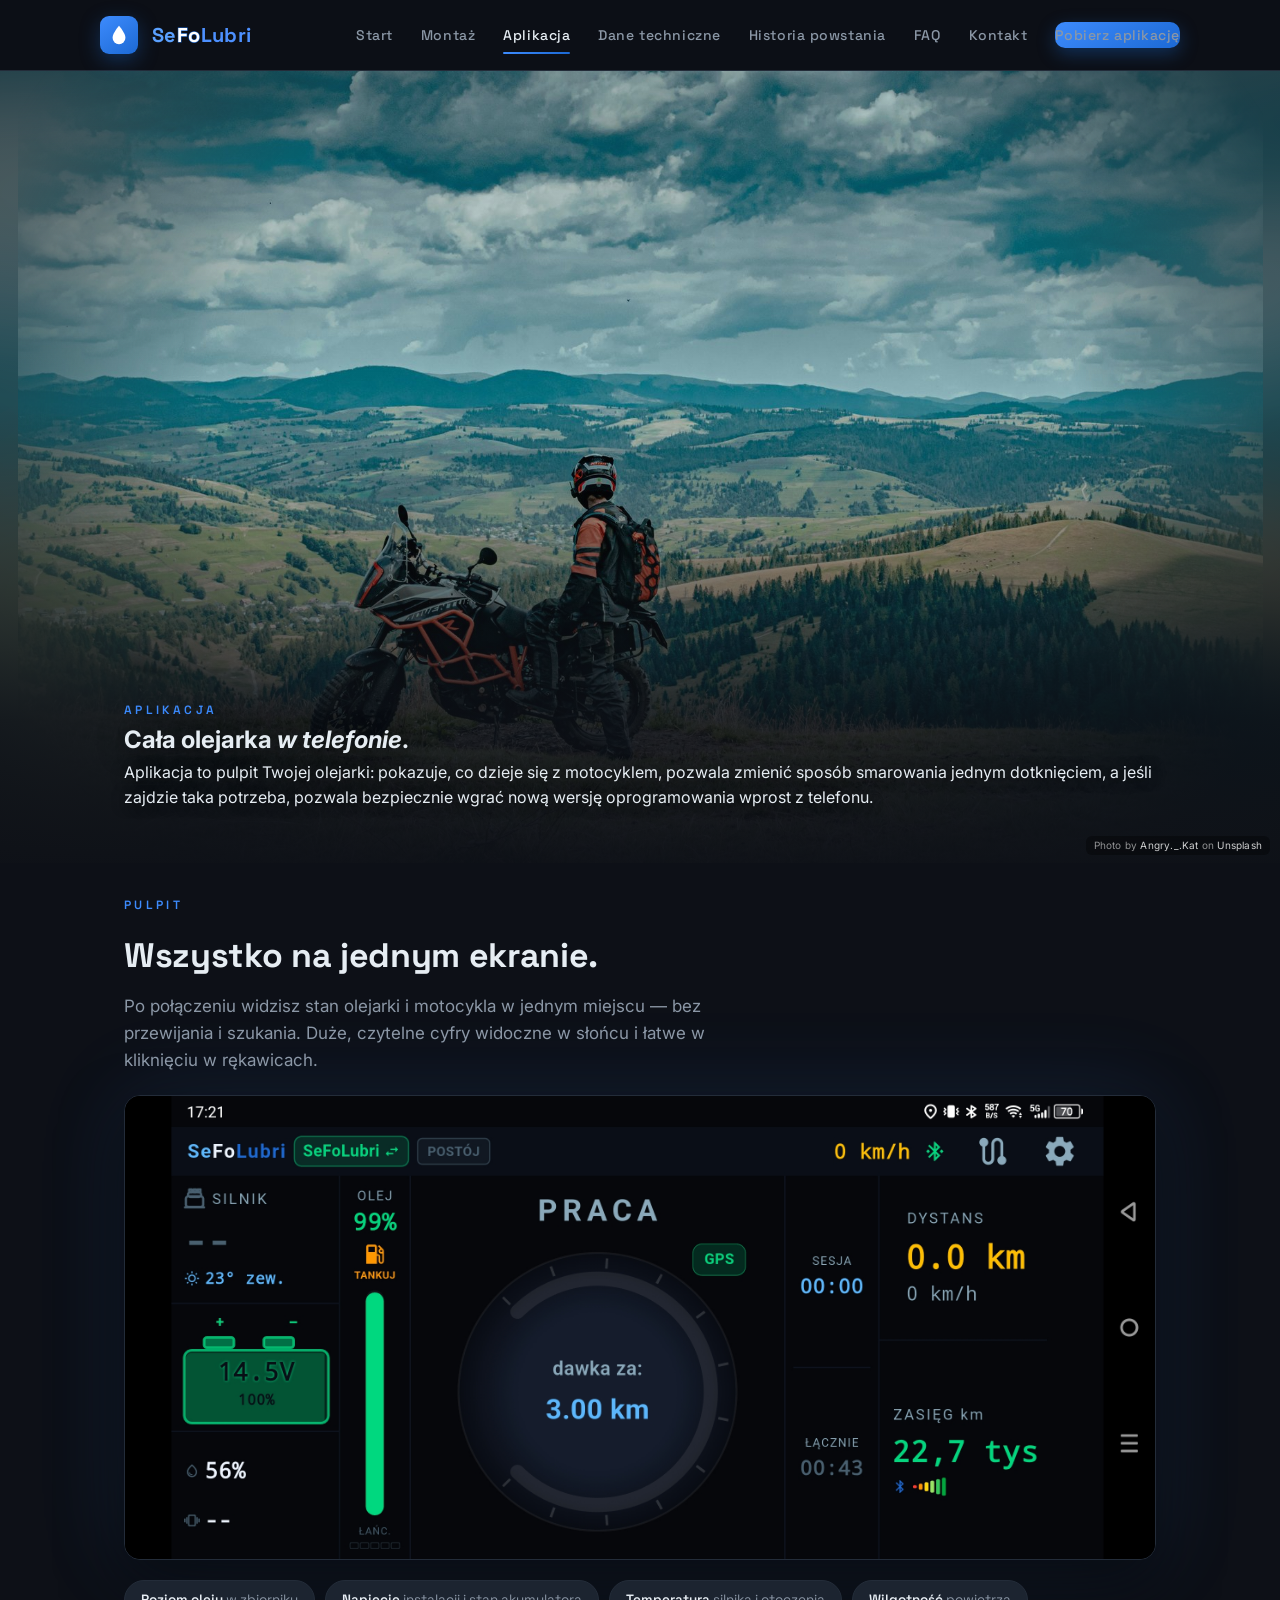
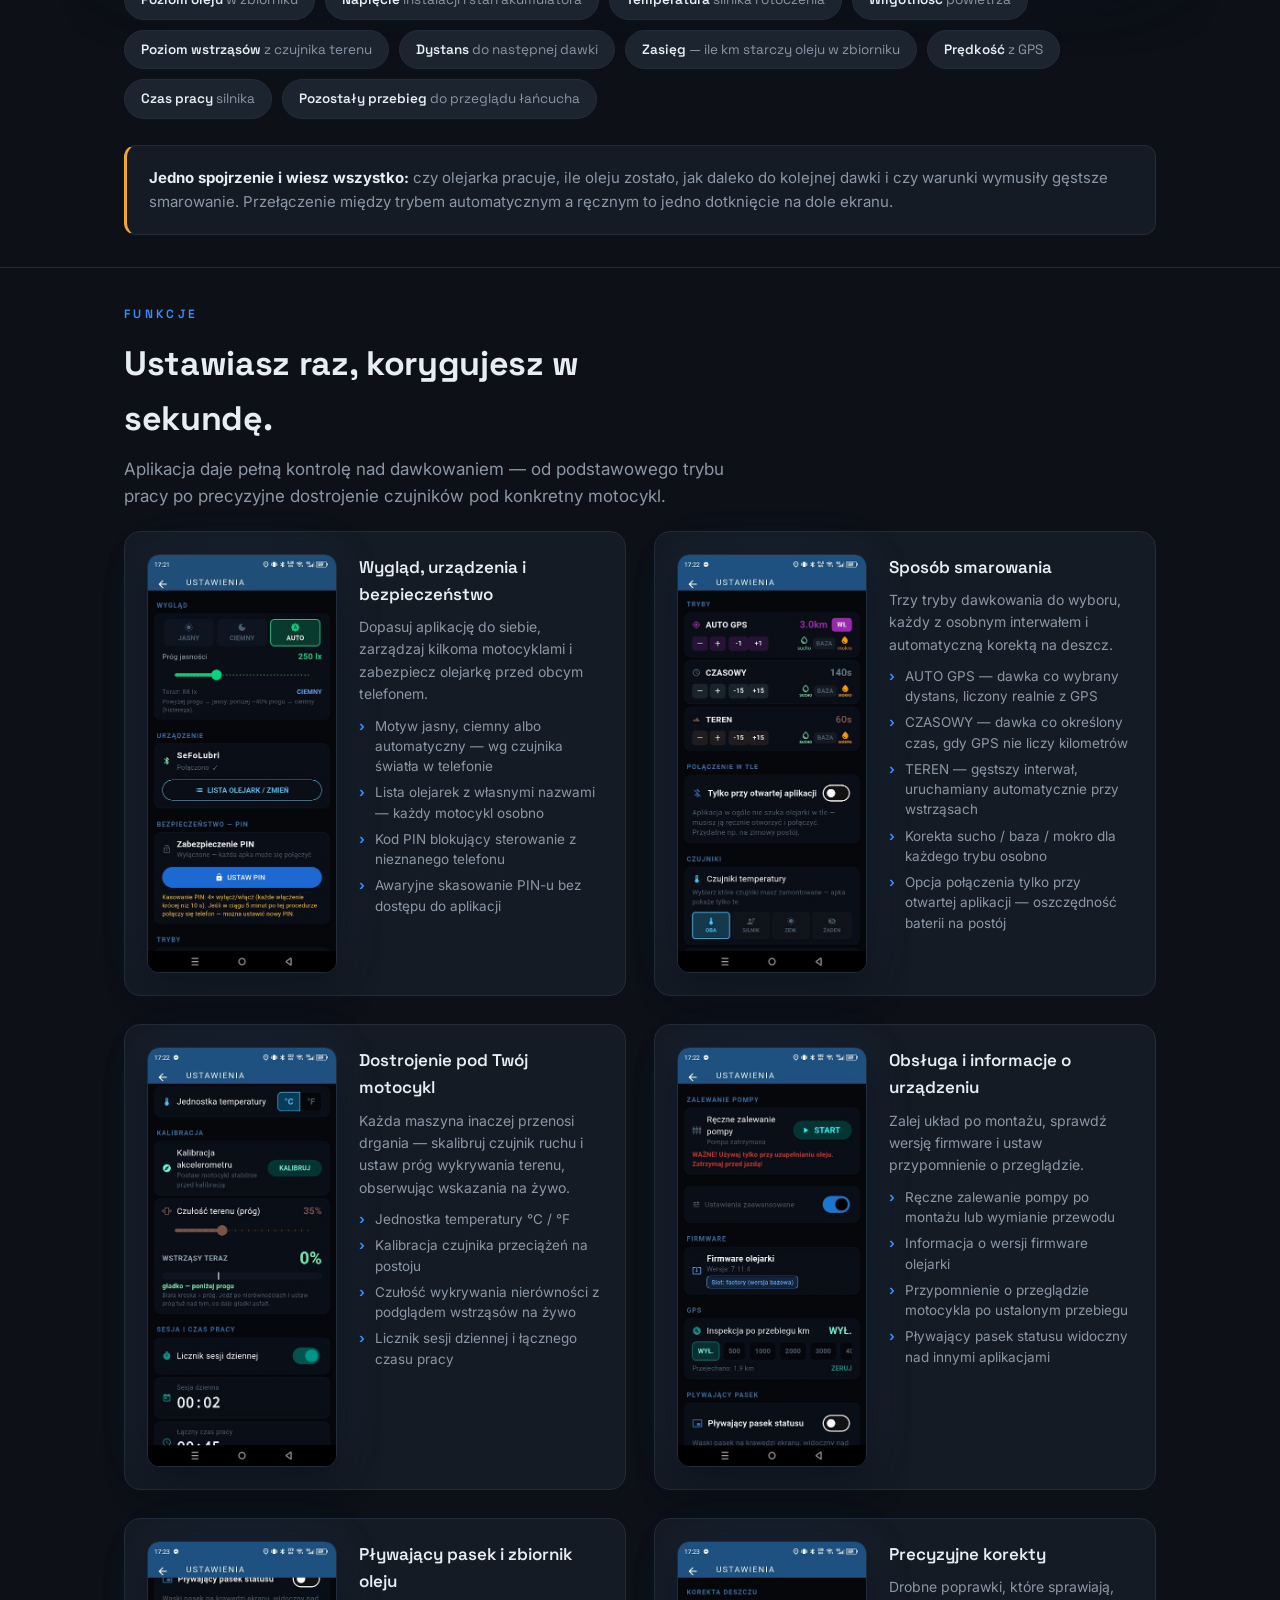
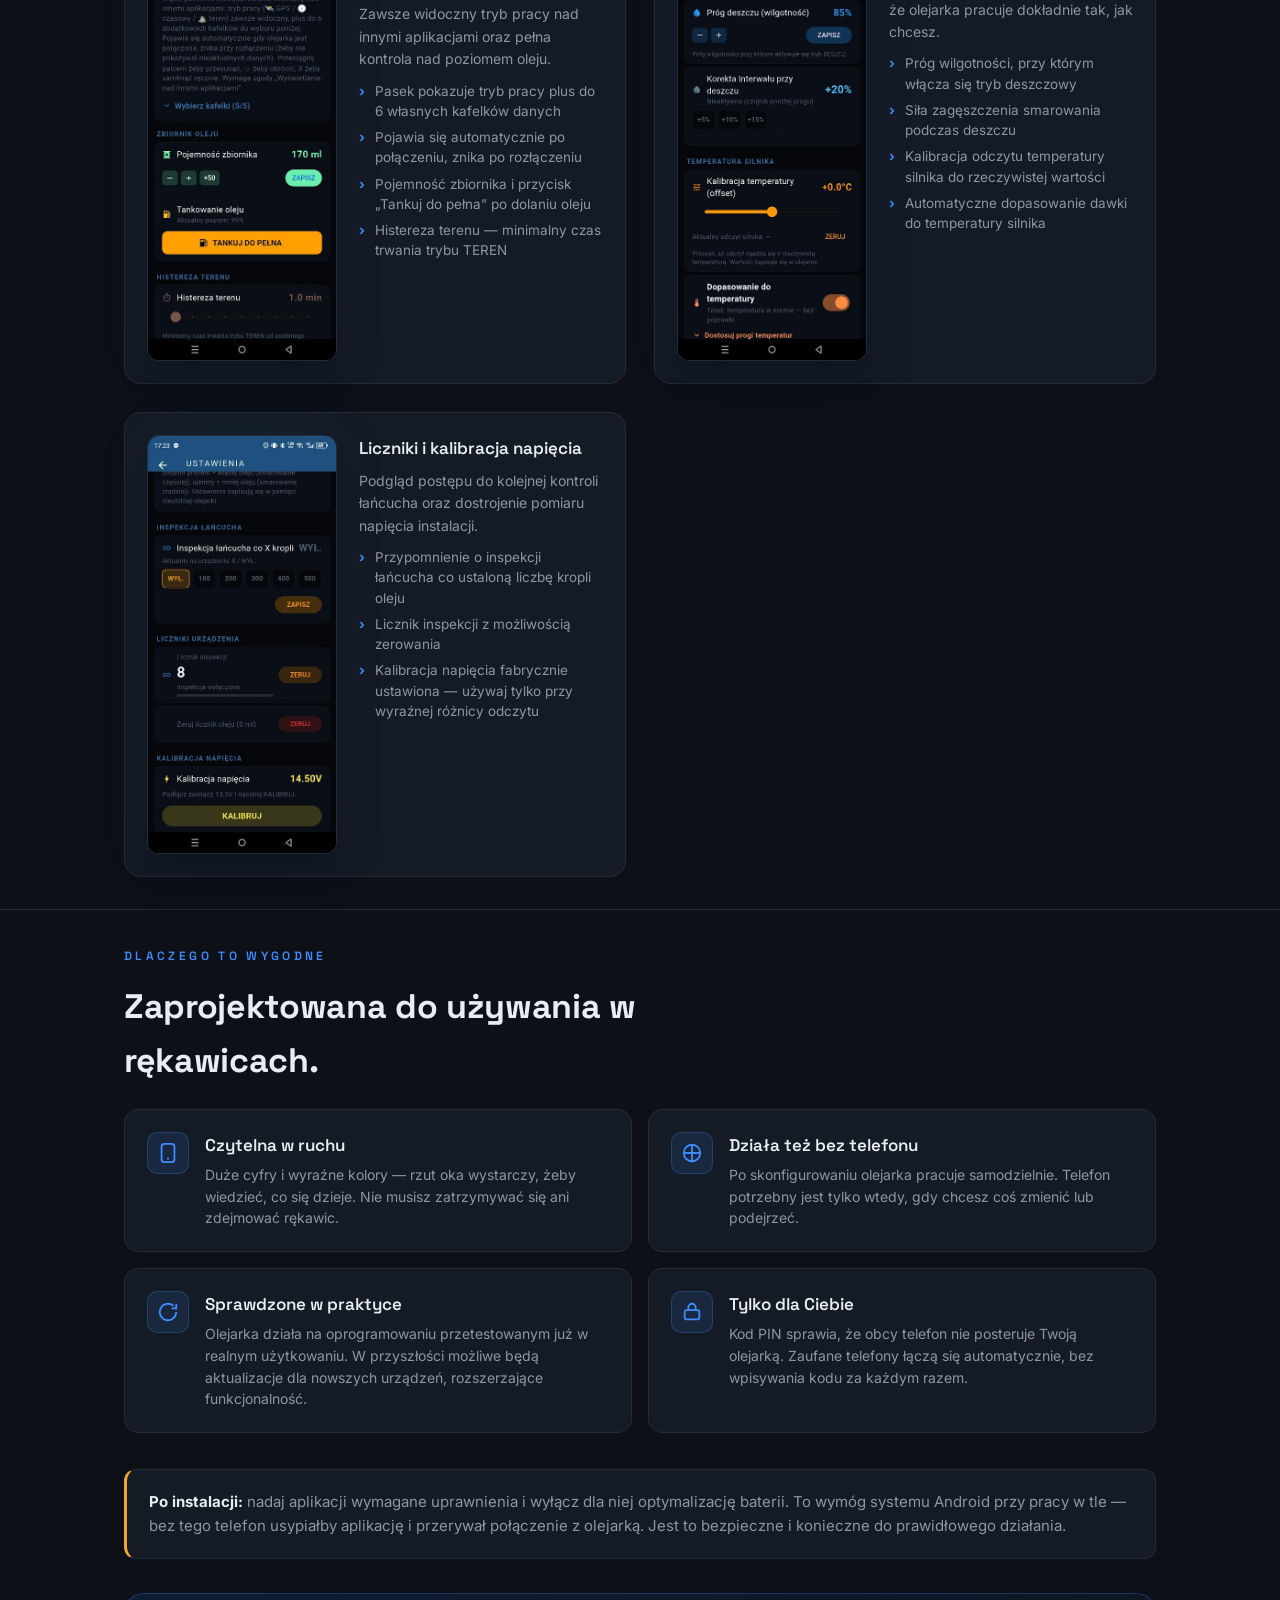
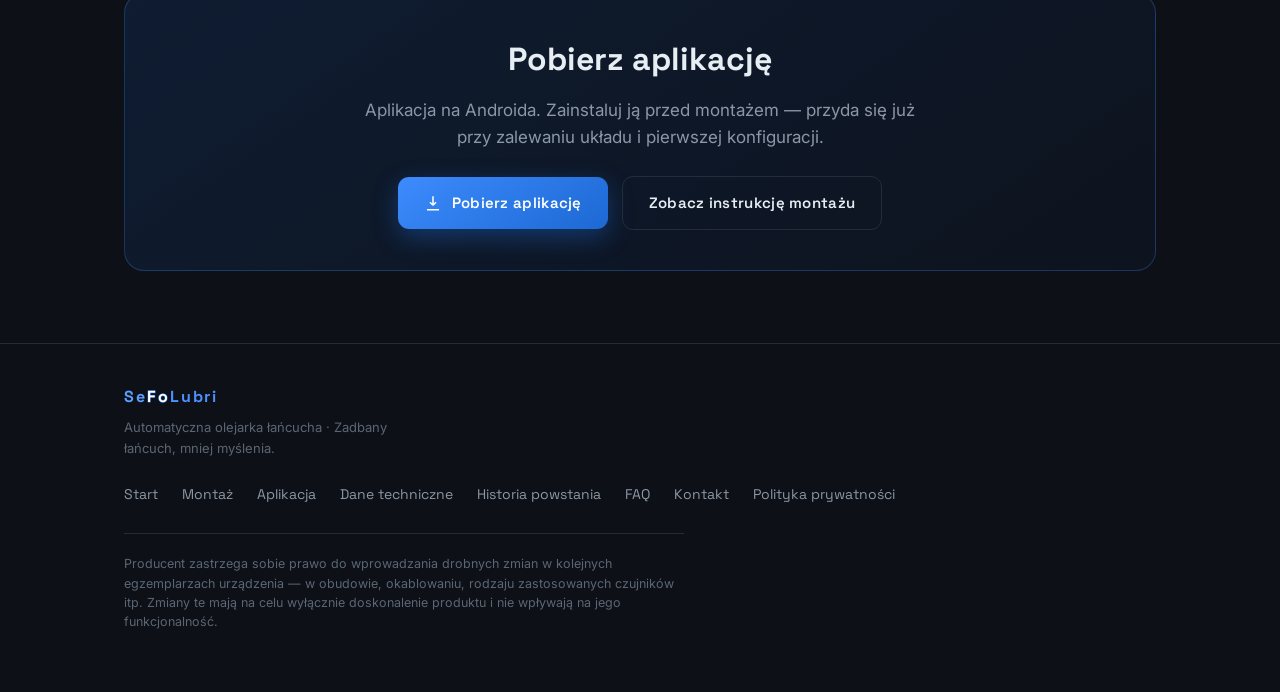
==== commit 98537881: "Poprawki tekstu: pulpit, opis aktualizacji, montaż czujnika wilgotności" ====
--- a/aplikacja.html
+++ b/aplikacja.html
@@ -55,7 +55,7 @@
     <div class="section-head reveal">
       <span class="mono-eyebrow">Pulpit</span>
       <h2>Wszystko na jednym ekranie.</h2>
-      <p>Po połączeniu widzisz stan olejarki i motocykla w jednym miejscu — bez przewijania i szukania. Duże, czytelne cyfry są widoczne nawet w rękawicach i w słońcu.</p>
+      <p>Po połączeniu widzisz stan olejarki i motocykla w jednym miejscu — bez przewijania i szukania. Duże, czytelne cyfry widoczne w słońcu i łatwe w kliknięciu w rękawicach.</p>
     </div>
 
     <div class="shot-wide reveal">
@@ -212,7 +212,7 @@
       </div>
       <div class="benefit reveal">
         <div class="b-ico"><svg viewBox="0 0 24 24" fill="none" stroke-width="2"><path d="M21 12a9 9 0 1 1-3-6.7"/><path d="M21 3v5h-5"/></svg></div>
-        <div><h3>Sprawdzone w praktyce</h3><p>Olejarka działa na oprogramowaniu przetestowanym już w realnym użytkowaniu. Jeśli zajdzie konieczność albo pojawi się potrzeba dopracowania pewnych opcji, opracuję nową wersję — wgrasz ją bezpośrednio i bezpiecznie z aplikacji, bez odsyłania urządzenia.</p></div>
+        <div><h3>Sprawdzone w praktyce</h3><p>Olejarka działa na oprogramowaniu przetestowanym już w realnym użytkowaniu. W przyszłości możliwe będą aktualizacje dla nowszych urządzeń, rozszerzające funkcjonalność.</p></div>
       </div>
       <div class="benefit reveal">
         <div class="b-ico"><svg viewBox="0 0 24 24" fill="none" stroke-width="2"><rect x="4" y="10" width="16" height="10" rx="2"/><path d="M8 10V7a4 4 0 0 1 8 0v3"/></svg></div>
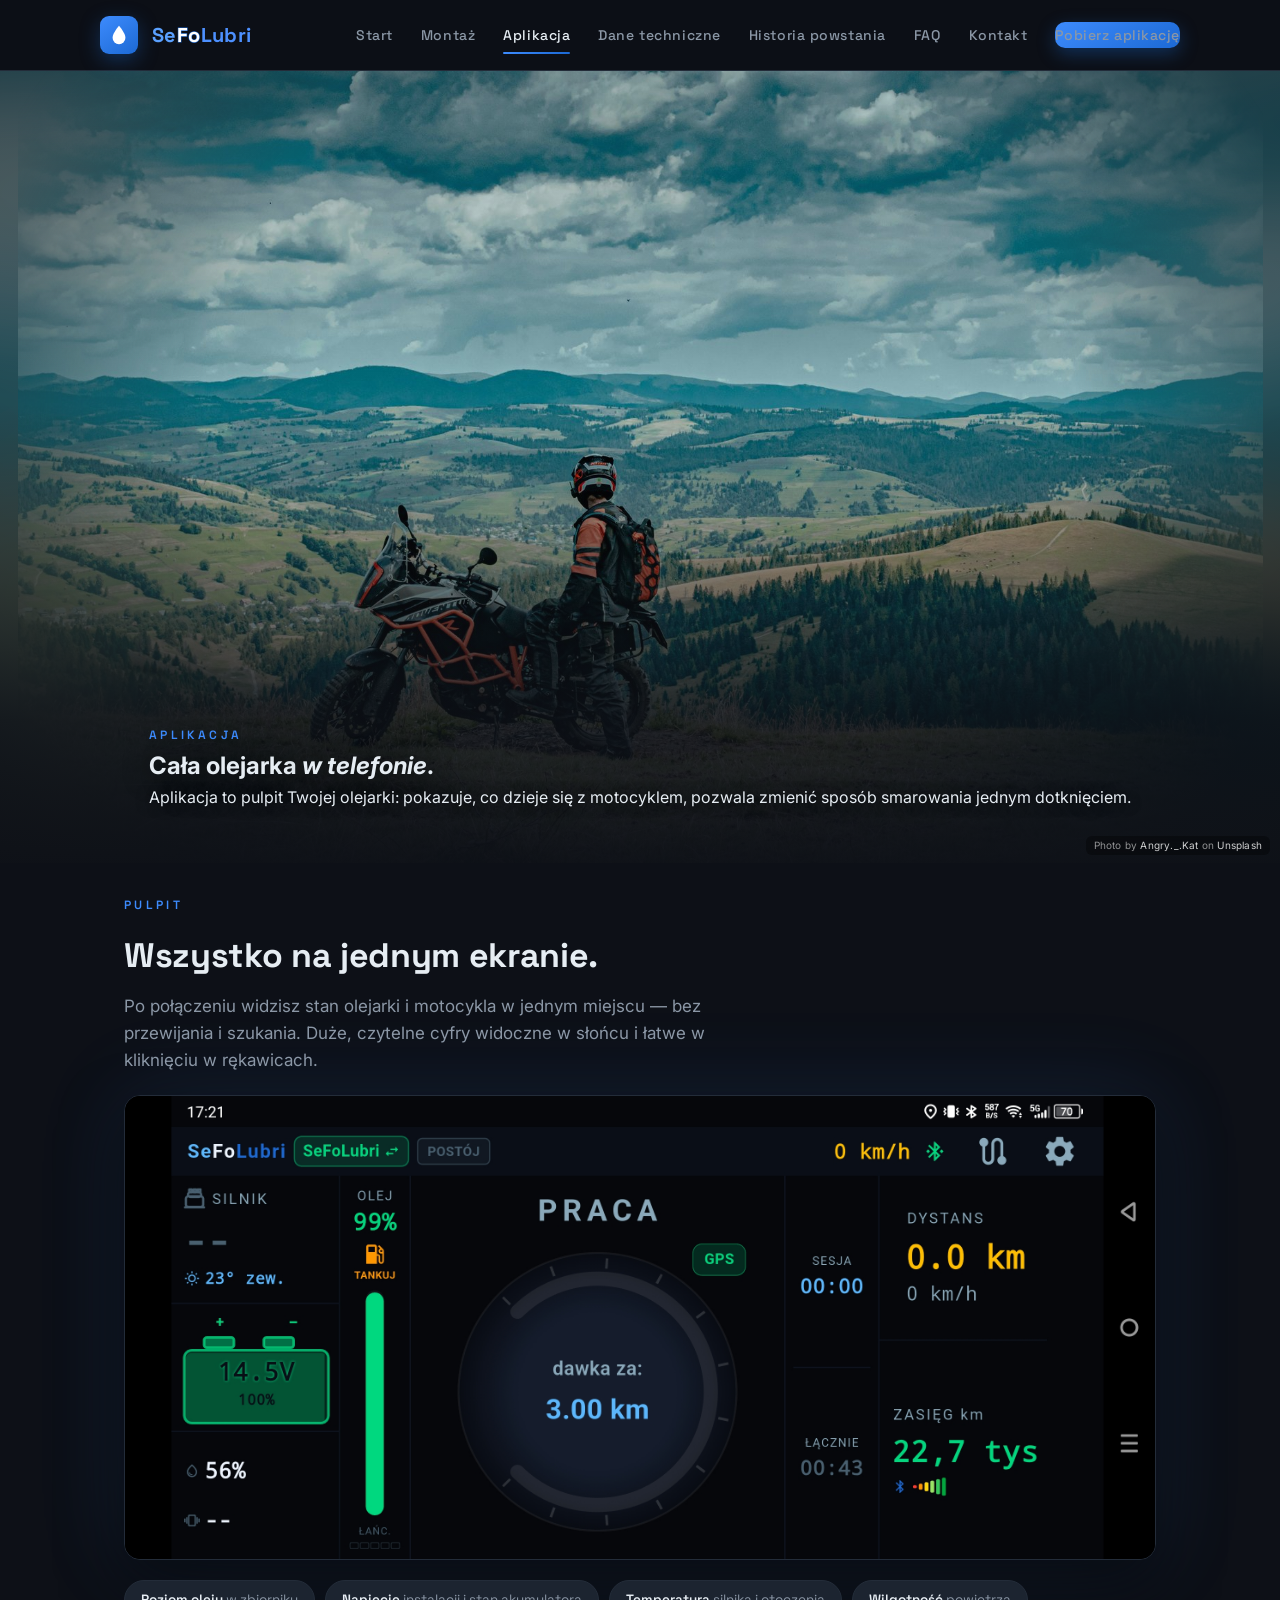
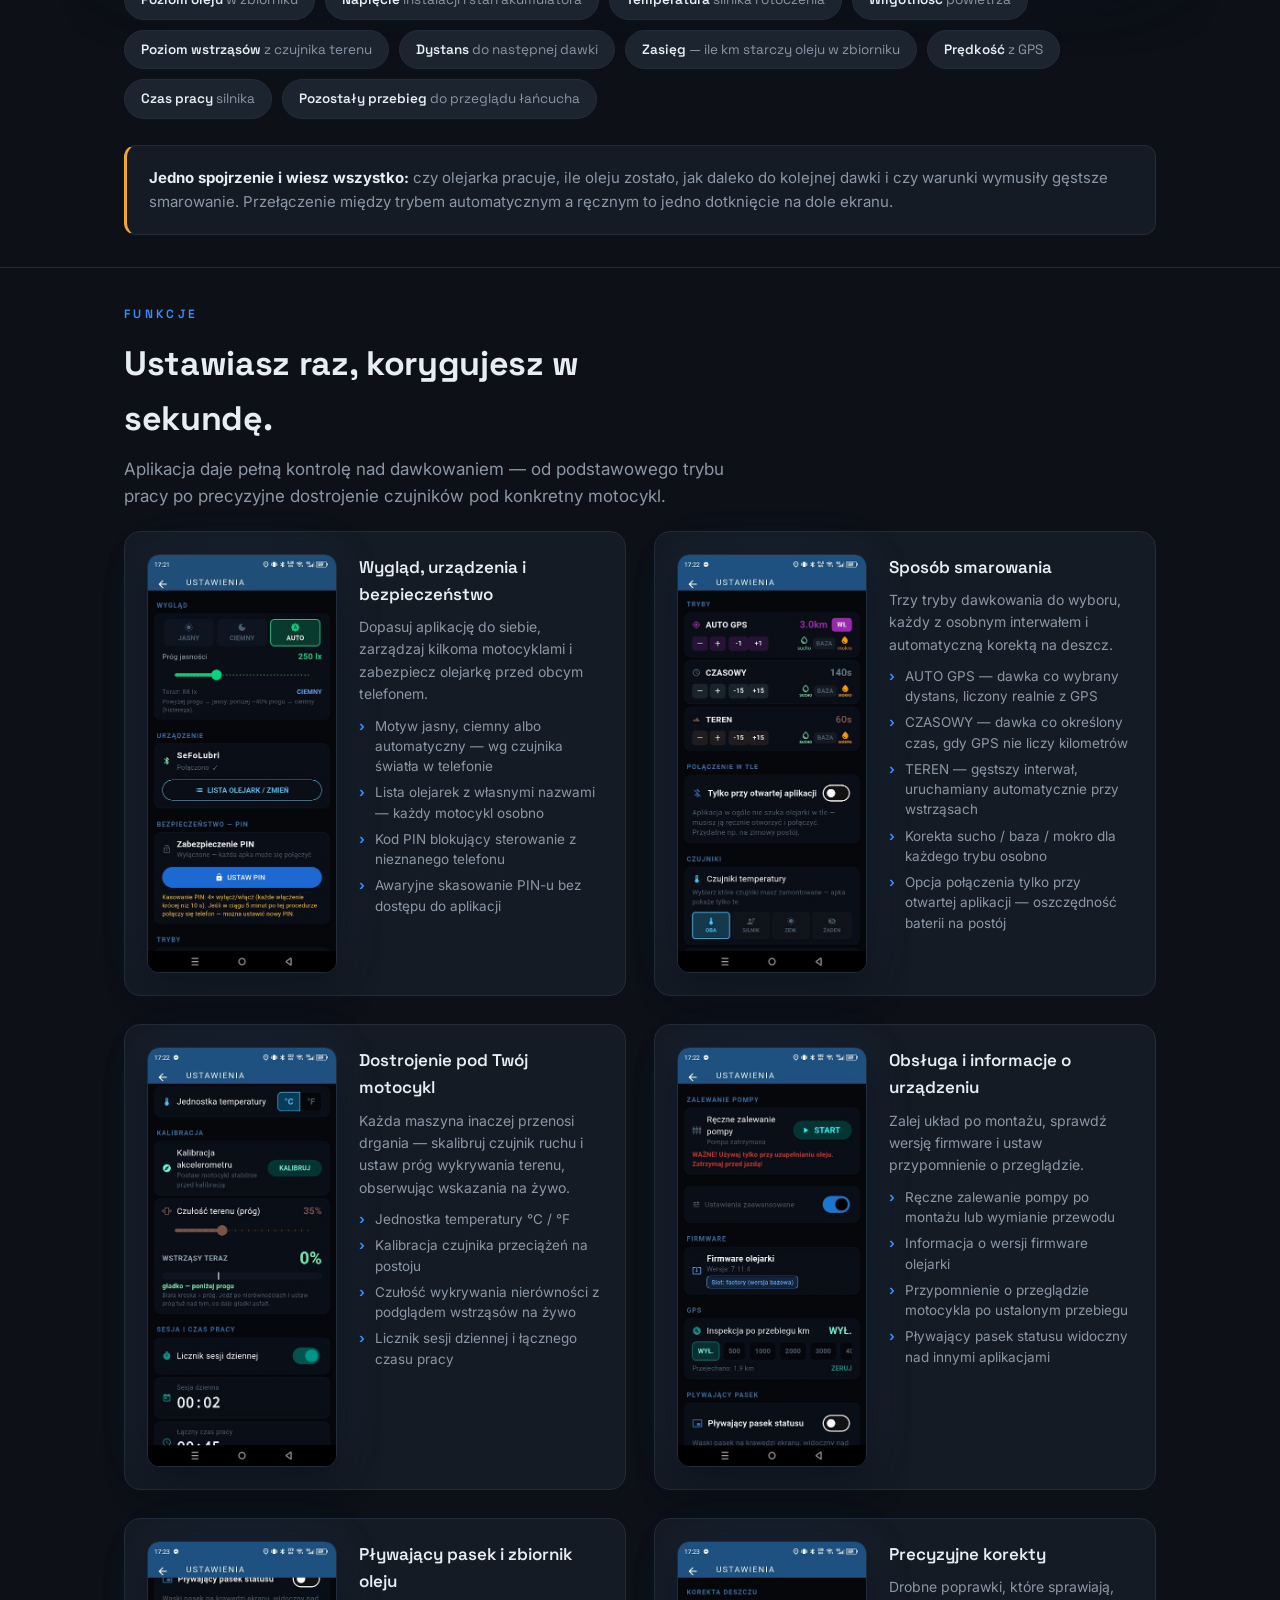
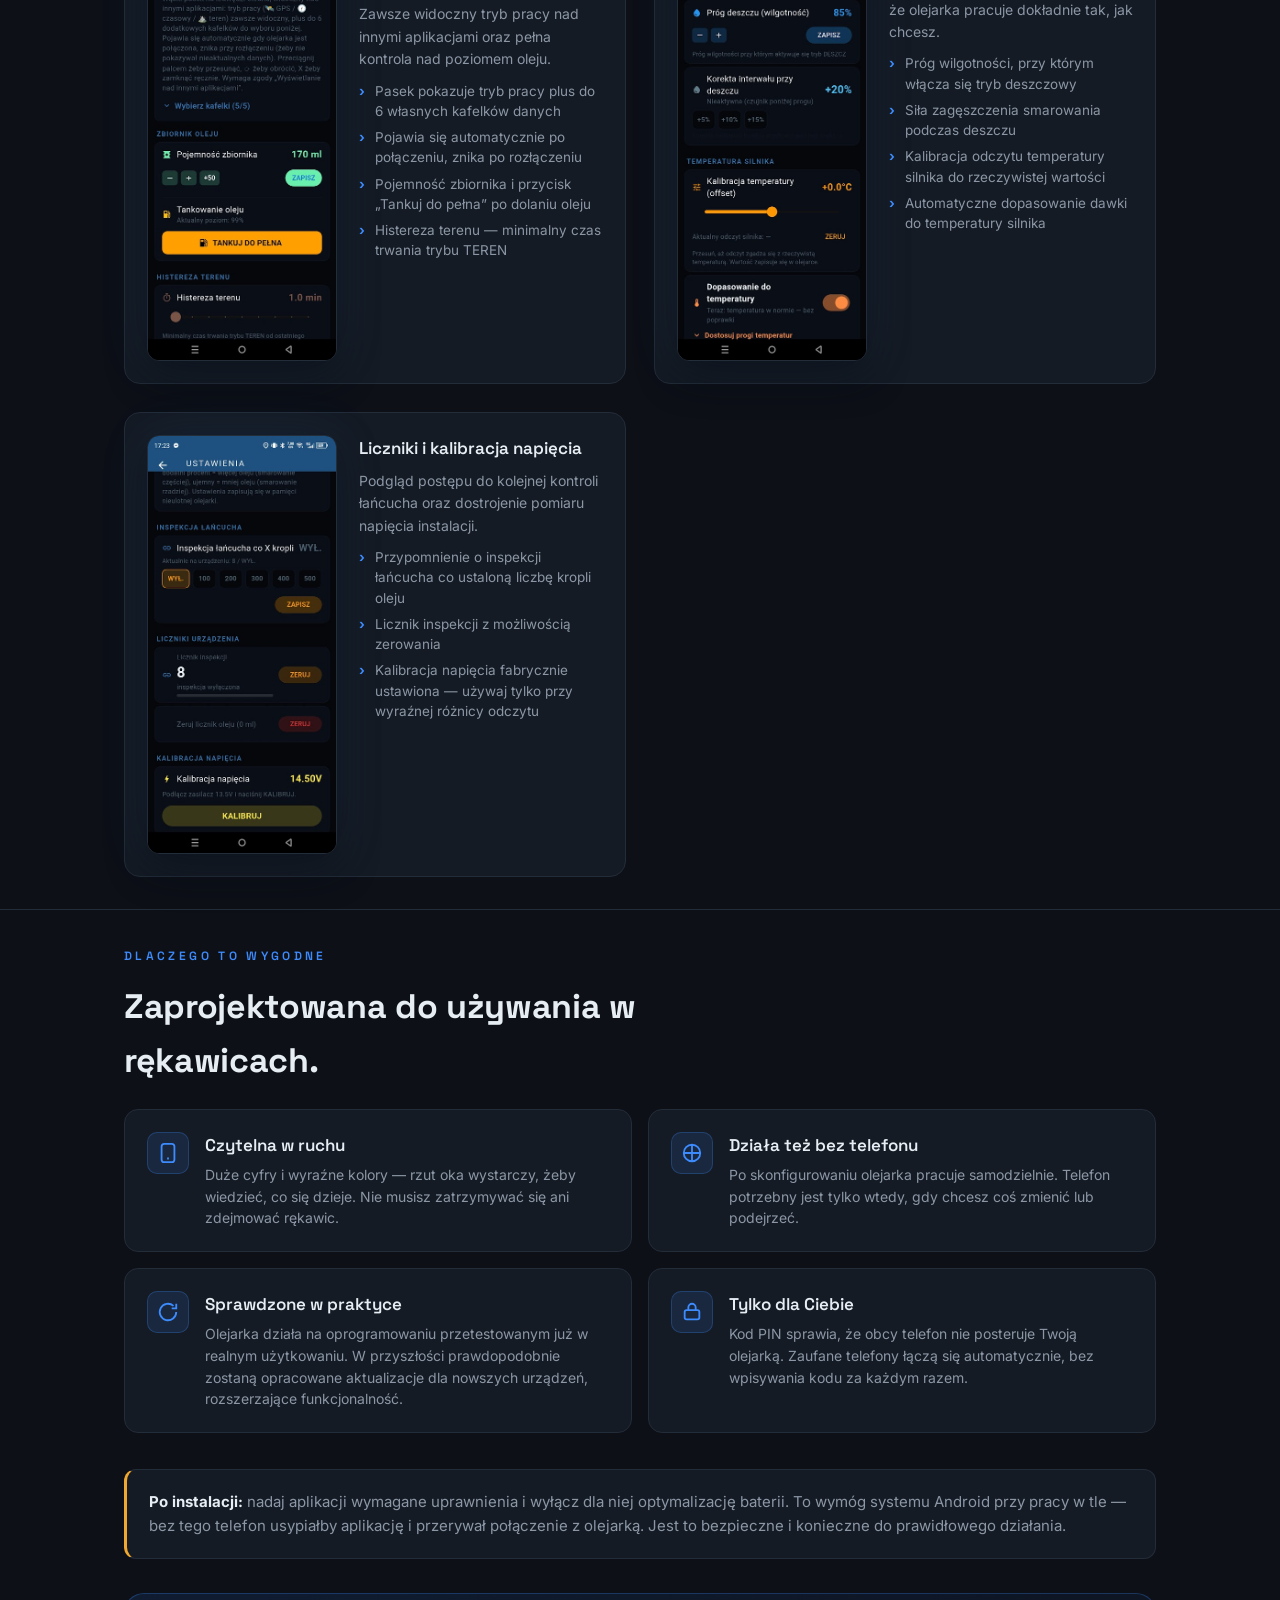
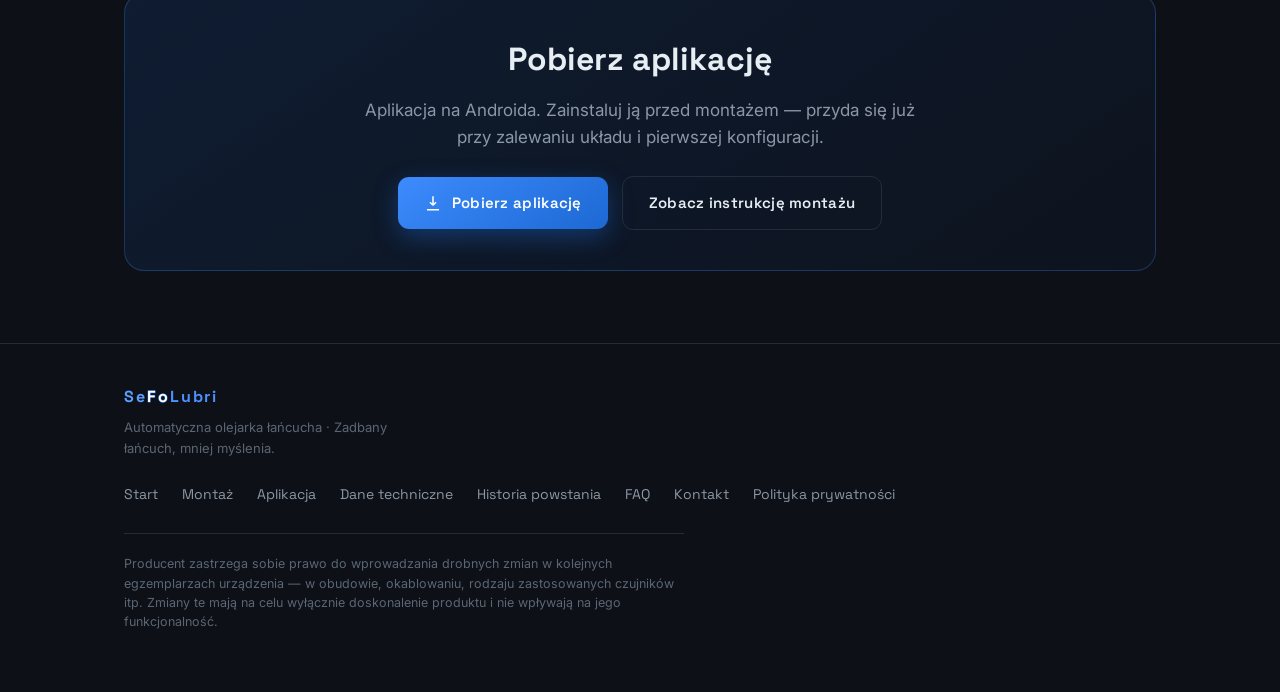
==== commit ff178853: "Tekst o przyszłych aktualizacjach: usunięte zdanie o wgrywaniu z telefonu" ====
--- a/aplikacja.html
+++ b/aplikacja.html
@@ -45,7 +45,7 @@
   <div class="wrap">
     <span class="mono-eyebrow">Aplikacja</span>
     <h1>Cała olejarka <em>w telefonie</em>.</h1>
-    <p class="lead">Aplikacja to pulpit Twojej olejarki: pokazuje, co dzieje się z motocyklem, pozwala zmienić sposób smarowania jednym dotknięciem, a jeśli zajdzie taka potrzeba, pozwala bezpiecznie wgrać nową wersję oprogramowania wprost z telefonu.</p>
+    <p class="lead">Aplikacja to pulpit Twojej olejarki: pokazuje, co dzieje się z motocyklem, pozwala zmienić sposób smarowania jednym dotknięciem.</p>
   </div>
 </section>
 
@@ -212,7 +212,7 @@
       </div>
       <div class="benefit reveal">
         <div class="b-ico"><svg viewBox="0 0 24 24" fill="none" stroke-width="2"><path d="M21 12a9 9 0 1 1-3-6.7"/><path d="M21 3v5h-5"/></svg></div>
-        <div><h3>Sprawdzone w praktyce</h3><p>Olejarka działa na oprogramowaniu przetestowanym już w realnym użytkowaniu. W przyszłości możliwe będą aktualizacje dla nowszych urządzeń, rozszerzające funkcjonalność.</p></div>
+        <div><h3>Sprawdzone w praktyce</h3><p>Olejarka działa na oprogramowaniu przetestowanym już w realnym użytkowaniu. W przyszłości prawdopodobnie zostaną opracowane aktualizacje dla nowszych urządzeń, rozszerzające funkcjonalność.</p></div>
       </div>
       <div class="benefit reveal">
         <div class="b-ico"><svg viewBox="0 0 24 24" fill="none" stroke-width="2"><rect x="4" y="10" width="16" height="10" rx="2"/><path d="M8 10V7a4 4 0 0 1 8 0v3"/></svg></div>
